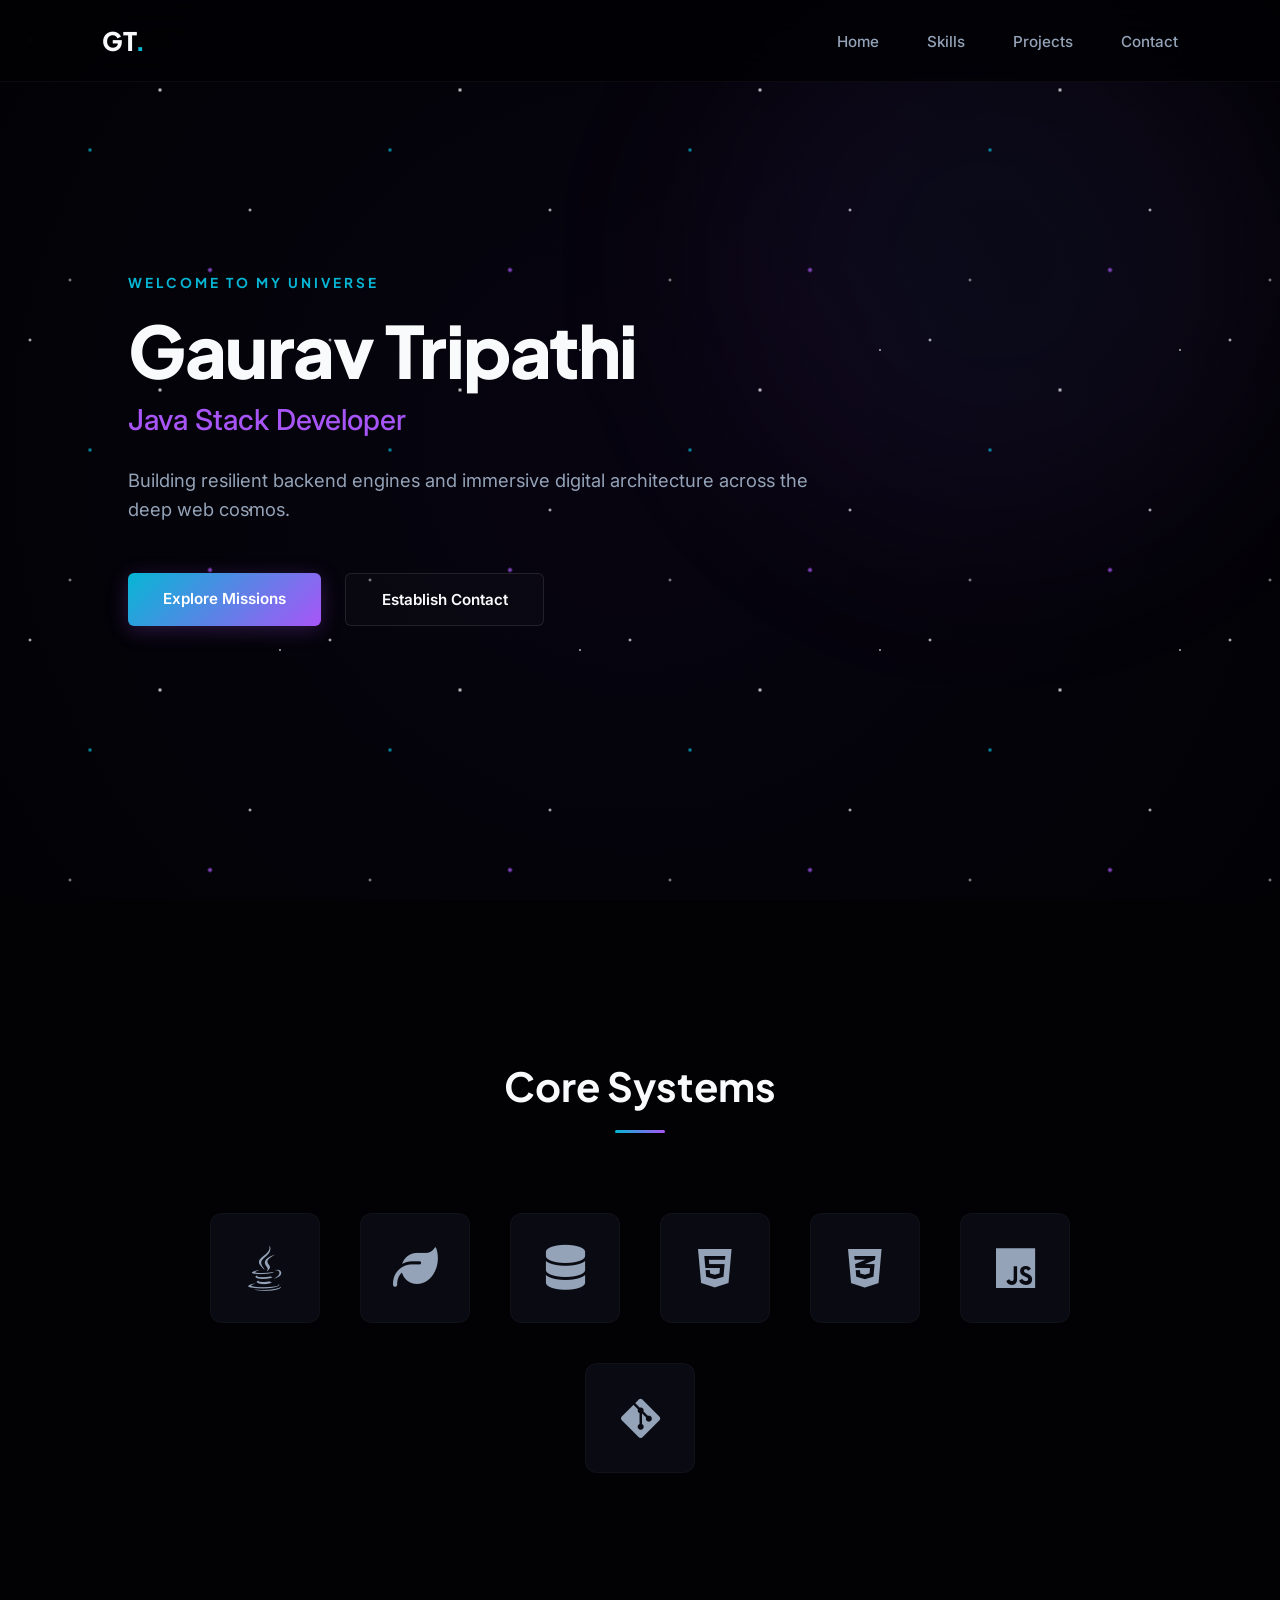
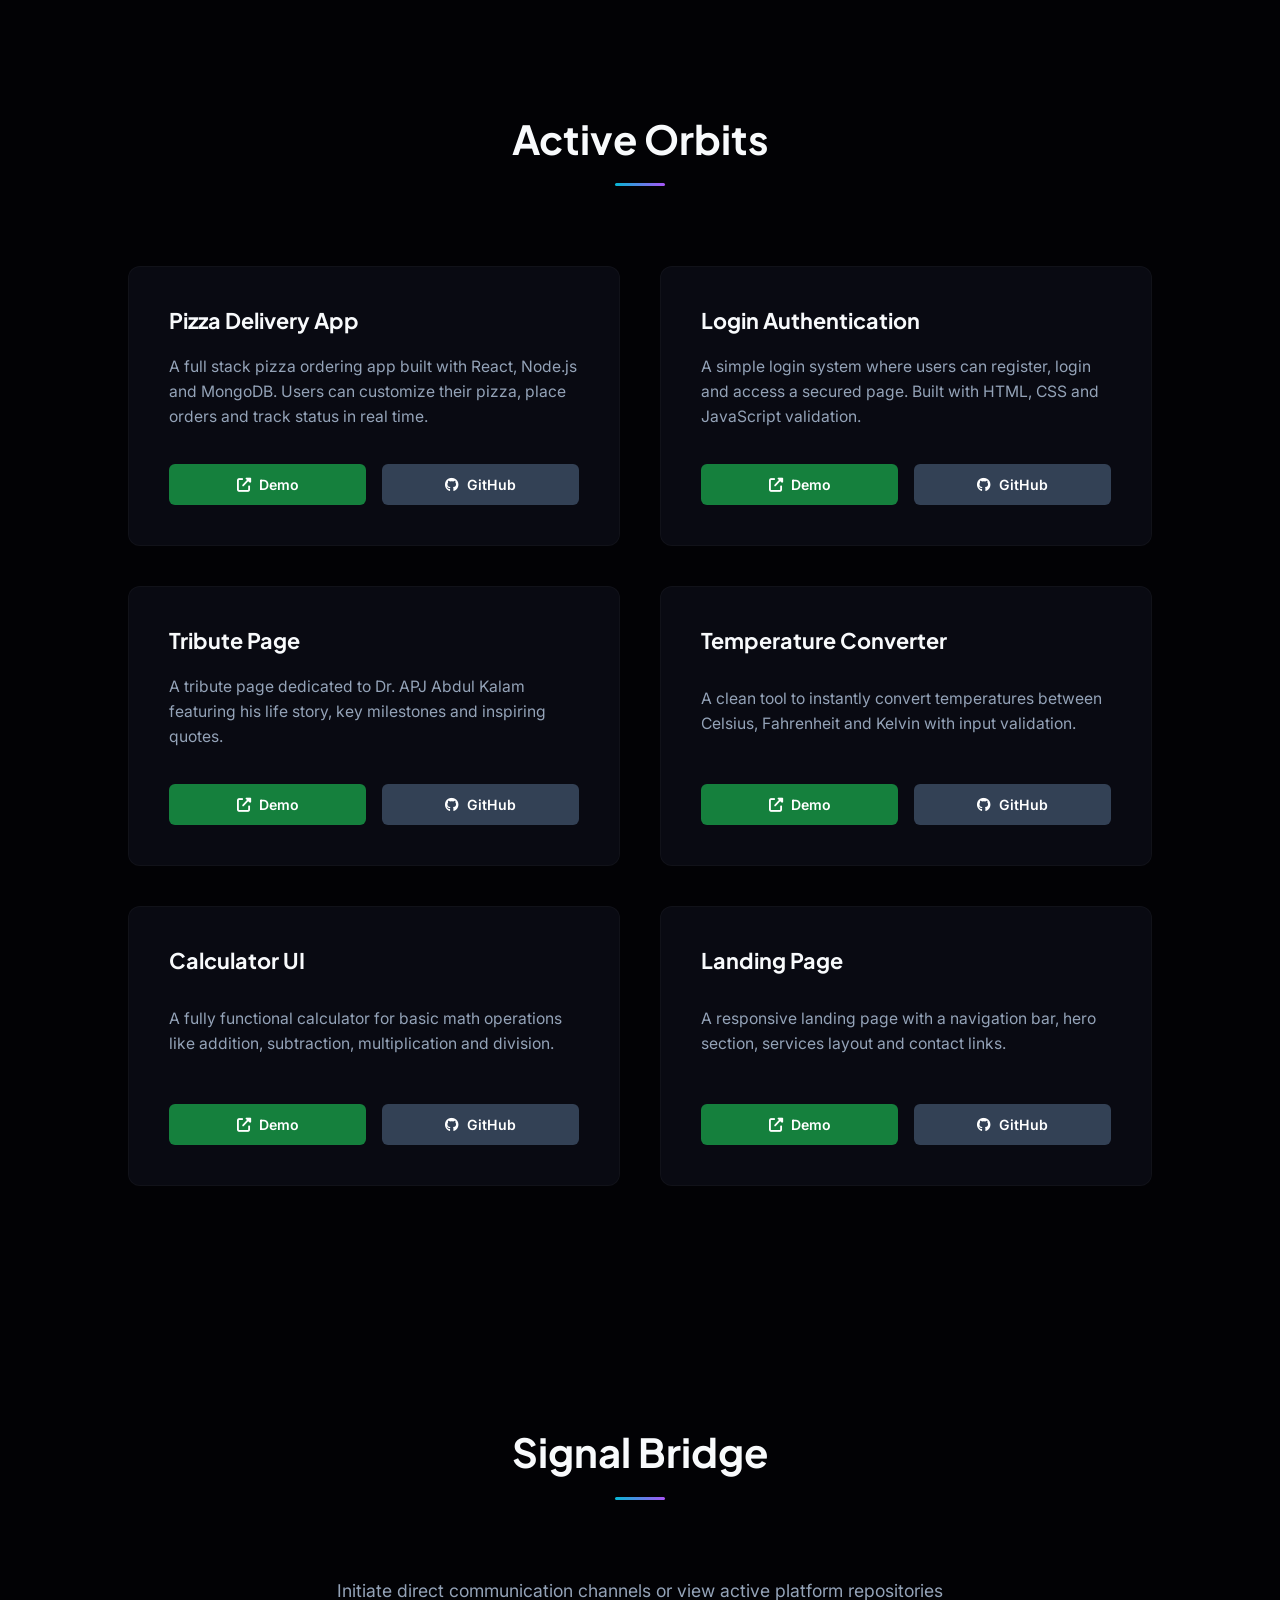
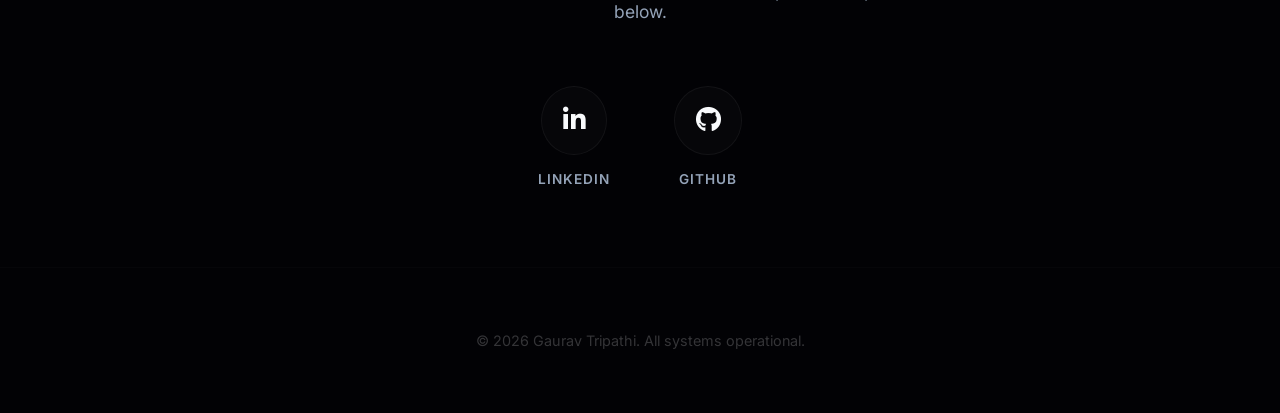
==== Level1_Task2_Portfolio/index.html @ 1d2e1a59 "link fix" ====
<!DOCTYPE html>
<html lang="en">
<head>
    <meta charset="UTF-8">
    <meta name="viewport" content="width=device-width, initial-scale=1.0">
    <title>Gaurav Tripathi | Space Portfolio</title>
    <link rel="stylesheet" href="style.css?v=3">
    <link rel="stylesheet" href="https://cdnjs.cloudflare.com/ajax/libs/font-awesome/6.4.0/css/all.min.css">
</head>
<body>

    <div class="space-bg">
        <div class="stars-layer layer-1"></div>
        <div class="stars-layer layer-2"></div>
        <div class="stars-layer layer-3"></div>
        <div class="nebula-glow"></div>
    </div>

    <nav class="navbar">
        <div class="nav-logo">GT<span>.</span></div>
        <ul class="nav-links">
            <li><a href="#home">Home</a></li>
            <li><a href="#skills">Skills</a></li>
            <li><a href="#projects">Projects</a></li>
            <li><a href="#contact">Contact</a></li>
        </ul>
    </nav>

    <header id="home" class="hero-section">
        <div class="hero-content">
            <p class="hero-subtitle">WELCOME TO MY UNIVERSE</p>
            <h1 class="hero-title">Gaurav Tripathi</h1>
            <h2 class="hero-tagline">Java Stack Developer</h2>
            <p class="hero-desc">Building resilient backend engines and immersive digital architecture across the deep web cosmos.</p>
            <div class="hero-cta">
                <a href="#projects" class="btn btn-primary">Explore Missions</a>
                <a href="#contact" class="btn btn-secondary">Establish Contact</a>
            </div>
        </div>
    </header>

    <section id="skills" class="skills-section">
        <div class="section-header">
            <h2 class="section-title">Core Systems</h2>
            <div class="cosmic-line"></div>
        </div>
        <div class="skills-grid">
            <div class="skill-card" title="Java"><i class="fab fa-java"></i></div>
            <div class="skill-card" title="Spring Boot"><i class="fas fa-leaf"></i></div>
            <div class="skill-card" title="Database Systems"><i class="fas fa-database"></i></div>
            <div class="skill-card" title="HTML5"><i class="fab fa-html5"></i></div>
            <div class="skill-card" title="CSS3"><i class="fab fa-css3-alt"></i></div>
            <div class="skill-card" title="JavaScript"><i class="fab fa-js"></i></div>
            <div class="skill-card" title="Git Versioning"><i class="fab fa-git-alt"></i></div>
        </div>
    </section>

    <section id="projects" class="projects-section">
        <div class="section-header">
            <h2 class="section-title">Active Orbits</h2>
            <div class="cosmic-line"></div>
        </div>
        <div class="projects-container">
            <div class="project-card">
                <h3>Pizza Delivery App</h3>
                <p>A full stack pizza ordering app built with React, Node.js and MongoDB. 
Users can customize their pizza, place orders and track status in real time.</p>
                <div class="project-actions">
                    <a href="#" class="action-btn btn-demo"><i class="fas fa-external-link-alt"></i> Demo</a>
                    <a href="https://github.com/gaurav-o" target="_blank" class="action-btn btn-git"><i class="fab fa-github"></i> GitHub</a>
                </div>
            </div>
            <div class="project-card">
                <h3>Login Authentication</h3>
                <p>A simple login system where users can register, login and access a 
secured page. Built with HTML, CSS and JavaScript validation.</p>
                <div class="project-actions">
                    <a href="#" class="action-btn btn-demo"><i class="fas fa-external-link-alt"></i> Demo</a>
                    <a href="https://github.com/gaurav-o" target="_blank" class="action-btn btn-git"><i class="fab fa-github"></i> GitHub</a>
                </div>
            </div>
            <div class="project-card">
                <h3>Tribute Page</h3>
                <p>A tribute page dedicated to Dr. APJ Abdul Kalam featuring his life 
story, key milestones and inspiring quotes.</p>
                <div class="project-actions">
                    <a href="#" class="action-btn btn-demo"><i class="fas fa-external-link-alt"></i> Demo</a>
                    <a href="https://github.com/gaurav-o" target="_blank" class="action-btn btn-git"><i class="fab fa-github"></i> GitHub</a>
                </div>
            </div>
            <div class="project-card">
                <h3>Temperature Converter</h3>
                <p>A clean tool to instantly convert temperatures between Celsius, 
Fahrenheit and Kelvin with input validation.</p>
                <div class="project-actions">
                    <a href="#" class="action-btn btn-demo"><i class="fas fa-external-link-alt"></i> Demo</a>
                    <a href="https://github.com/gaurav-o" target="_blank" class="action-btn btn-git"><i class="fab fa-github"></i> GitHub</a>
                </div>
            </div>
            <div class="project-card">
                <h3>Calculator UI</h3>
                <p>A fully functional calculator for basic math operations like addition, 
subtraction, multiplication and division.</p>
                <div class="project-actions">
                    <a href="#" class="action-btn btn-demo"><i class="fas fa-external-link-alt"></i> Demo</a>
                    <a href="https://github.com/gaurav-o" target="_blank" class="action-btn btn-git"><i class="fab fa-github"></i> GitHub</a>
                </div>
            </div>
            <div class="project-card">
                <h3>Landing Page</h3>
                <p>A responsive landing page with a navigation bar, hero section, 
services layout and contact links.</p>
                <div class="project-actions">
                    <a href="https://gaurav-o.github.io/OIBSIP/Level1_Task1_LandingPage/" class="action-btn btn-demo"><i class="fas fa-external-link-alt"></i> Demo</a>
                    <a href="https://gaurav-o.github.io" target="_blank" class="action-btn btn-git"><i class="fab fa-github"></i> GitHub</a>
                </div>
            </div>
        </div>
    </section>

    <section id="contact" class="contact-section">
        <div class="section-header">
            <h2 class="section-title">Signal Bridge</h2>
            <div class="cosmic-line"></div>
        </div>
        <div class="contact-box">
            <p>Initiate direct communication channels or view active platform repositories below.</p>
            <div class="contact-links">
                <a href="https://www.linkedin.com/in/gaurav-tripathi-48337427a/" target="_blank" class="contact-item">
                    <i class="fab fa-linkedin-in"></i>
                    <span>LinkedIn</span>
                </a>
                <a href="https://github.com/gaurav-o" target="_blank" class="contact-item">
                    <i class="fab fa-github"></i>
                    <span>GitHub</span>
                </a>
            </div>
        </div>
    </section>

    <footer class="footer">
        <p>&copy; 2026 Gaurav Tripathi. All systems operational.</p>
    </footer>

</body>
</html>
---- Level1_Task2_Portfolio/style.css ----
/* High-End Premium Typography */
@import url('https://fonts.googleapis.com/css2?family=Inter:wght@300;400;500;600&family=Plus+Jakarta+Sans:wght@500;700;800&display=swap');

:root {
    --bg-dark: #020205;
    --card-bg: #090a12;
    --text-primary: #f8fafc;
    --text-secondary: #94a3b8;
    --cosmic-cyan: #06b6d4;
    --cosmic-purple: #a855f7;
    --btn-demo-color: #15803d;
    --btn-demo-hover: #16a34a;
    --btn-git-color: #334155;
    --btn-git-hover: #475569;
    --transition: all 0.3s cubic-bezier(0.4, 0, 0.2, 1);
}

* {
    margin: 0;
    padding: 0;
    box-sizing: border-box;
    scroll-behavior: smooth;
}

body {
    background-color: var(--bg-dark);
    color: var(--text-primary);
    font-family: 'Inter', sans-serif;
    overflow-x: hidden;
    position: relative;
}

/* --- High-Intensity Twinkling Space Background Engine --- */
.space-bg {
    position: fixed;
    top: 0; left: 0; width: 100%; height: 100%;
    z-index: -2;
    background: radial-gradient(circle at 50% 50%, #070410 0%, var(--bg-dark) 100%);
    overflow: hidden;
}

.stars-layer {
    position: absolute;
    top: 0; left: 0; right: 0; bottom: 0;
    width: 100%; height: 100%;
    background-size: 300px 300px;
    background-repeat: repeat;
}

/* Layer 1: Sharp white close stars - Rapid Twinkle */
.layer-1 {
    background-image: radial-gradient(2px 2px at 30px 40px, #ffffff, transparent),
                      radial-gradient(2.5px 2.5px at 160px 90px, #ffffff, transparent),
                      radial-gradient(2px 2px at 250px 210px, #ffffff, transparent);
    animation: intenseTwinkle 2.5s infinite ease-in-out;
}

/* Layer 2: Cosmic Cyan/Purple Medium Stars - Medium Speed */
.layer-2 {
    background-image: radial-gradient(2.5px 2.5px at 90px 150px, var(--cosmic-cyan), transparent),
                      radial-gradient(3px 3px at 210px 270px, var(--cosmic-purple), transparent);
    animation: intenseTwinkle 3.8s infinite ease-in-out;
    animation-delay: 0.8s;
}

/* Layer 3: Distant deep stars - Slower shimmering */
.layer-3 {
    background-image: radial-gradient(1.5px 1.5px at 280px 50px, #ffffff, transparent),
                      radial-gradient(2px 2px at 70px 280px, rgba(255, 255, 255, 0.7), transparent);
    animation: intenseTwinkle 5s infinite ease-in-out;
    animation-delay: 1.6s;
}

.nebula-glow {
    position: absolute;
    width: 700px; height: 700px;
    background: radial-gradient(circle, rgba(6, 182, 212, 0.06) 0%, rgba(168, 85, 247, 0.07) 40%, transparent 70%);
    top: -10%; right: -5%;
    filter: blur(80px);
    pointer-events: none;
}

@keyframes intenseTwinkle {
    0%, 100% { opacity: 0.1; transform: scale(0.9); }
    50% { opacity: 1; transform: scale(1.2); filter: drop-shadow(0 0 4px #fff); }
}

/* --- Clean Modern Navbar --- */
.navbar {
    position: fixed;
    top: 0; width: 100%;
    display: flex;
    justify-content: space-between;
    align-items: center;
    padding: 1.5rem 8%;
    background: rgba(2, 2, 5, 0.85);
    backdrop-filter: blur(25px);
    border-bottom: 1px solid rgba(255, 255, 255, 0.04);
    z-index: 100;
}

.nav-logo {
    font-family: 'Plus Jakarta Sans', sans-serif;
    font-size: 1.6rem;
    font-weight: 800;
    letter-spacing: -0.5px;
}

.nav-logo span {
    color: var(--cosmic-cyan);
}

.nav-links {
    display: flex;
    list-style: none;
    gap: 3rem;
}

.nav-links a {
    color: var(--text-secondary);
    text-decoration: none;
    font-weight: 500;
    font-size: 0.95rem;
    transition: var(--transition);
}

.nav-links a:hover {
    color: var(--text-primary);
}

/* --- High-End Hero Section --- */
.hero-section {
    min-height: 100vh;
    display: flex;
    align-items: center;
    padding: 0 10%;
}

.hero-content {
    max-width: 700px;
    animation: slideUp 1s cubic-bezier(0.16, 1, 0.3, 1);
}

.hero-subtitle {
    font-family: 'Plus Jakarta Sans', sans-serif;
    font-size: 0.85rem;
    font-weight: 700;
    letter-spacing: 3px;
    color: var(--cosmic-cyan);
    margin-bottom: 1.2rem;
}

.hero-title {
    font-family: 'Plus Jakarta Sans', sans-serif;
    font-size: 4.5rem;
    font-weight: 800;
    line-height: 1.1;
    margin-bottom: 0.8rem;
    letter-spacing: -1.5px;
}

.hero-tagline {
    font-size: 1.8rem;
    font-weight: 500;
    color: var(--cosmic-purple);
    margin-bottom: 1.8rem;
}

.hero-desc {
    color: var(--text-secondary);
    font-size: 1.15rem;
    line-height: 1.6;
    margin-bottom: 3rem;
}

.hero-cta {
    display: flex;
    gap: 1.5rem;
}

.btn {
    padding: 1rem 2.2rem;
    border-radius: 6px;
    text-decoration: none;
    font-weight: 600;
    font-size: 0.95rem;
    transition: var(--transition);
}

.btn-primary {
    background: linear-gradient(135deg, var(--cosmic-cyan), var(--cosmic-purple));
    color: #fff;
    box-shadow: 0 4px 20px rgba(168, 85, 247, 0.25);
}

.btn-primary:hover {
    transform: translateY(-2px);
    box-shadow: 0 6px 25px rgba(6, 182, 212, 0.4);
}

.btn-secondary {
    border: 1px solid rgba(255, 255, 255, 0.1);
    color: var(--text-primary);
    background: rgba(255, 255, 255, 0.02);
}

.btn-secondary:hover {
    background: rgba(255, 255, 255, 0.08);
    border-color: rgba(255, 255, 255, 0.2);
}

/* --- Section Formatting Headers --- */
.skills-section, .projects-section, .contact-section {
    padding: 10rem 10% 5rem;
}

.section-header {
    text-align: center;
    margin-bottom: 5rem;
}

.section-title {
    font-family: 'Plus Jakarta Sans', sans-serif;
    font-size: 2.5rem;
    font-weight: 700;
    margin-bottom: 1.2rem;
}

.cosmic-line {
    width: 50px;
    height: 3px;
    background: linear-gradient(90deg, var(--cosmic-cyan), var(--cosmic-purple));
    margin: 0 auto;
    border-radius: 2px;
}

/* --- System Skills Grids --- */
.skills-grid {
    display: flex;
    justify-content: center;
    flex-wrap: wrap;
    gap: 2.5rem;
    max-width: 900px;
    margin: 0 auto;
}

.skill-card {
    background: var(--card-bg);
    border: 1px solid rgba(255, 255, 255, 0.03);
    padding: 2.2rem;
    border-radius: 12px;
    font-size: 2.8rem;
    width: 110px;
    height: 110px;
    display: flex;
    align-items: center;
    justify-content: center;
    color: var(--text-secondary);
    transition: var(--transition);
}

.skill-card:hover {
    color: var(--text-primary);
    transform: translateY(-6px);
    border-color: rgba(168, 85, 247, 0.3);
    box-shadow: 0 12px 30px rgba(168, 85, 247, 0.1);
}

.skill-card:hover .fa-java { color: #f89820; }
.skill-card:hover .fa-leaf { color: #6db33f; }
.skill-card:hover .fa-database { color: #00758f; }
.skill-card:hover .fa-html5 { color: #e34c26; }
.skill-card:hover .fa-css3-alt { color: #264de4; }
.skill-card:hover .fa-js { color: #f7df1e; }
.skill-card:hover .fa-git-alt { color: #f05032; }

/* --- Solid Colors Project Blocks --- */
.projects-container {
    display: grid;
    grid-template-columns: repeat(auto-fill, minmax(320px, 1fr));
    gap: 2.5rem;
}

.project-card {
    background: var(--card-bg);
    border: 1px solid rgba(255, 255, 255, 0.03);
    padding: 2.5rem;
    border-radius: 12px;
    display: flex;
    flex-direction: column;
    justify-content: space-between;
    min-height: 280px;
    transition: var(--transition);
}

.project-card:hover {
    transform: translateY(-4px);
    border-color: rgba(6, 182, 212, 0.2);
    box-shadow: 0 15px 35px rgba(0, 0, 0, 0.4);
}

.project-card h3 {
    font-family: 'Plus Jakarta Sans', sans-serif;
    font-size: 1.35rem;
    font-weight: 700;
    margin-bottom: 1rem;
}

.project-card p {
    color: var(--text-secondary);
    font-size: 0.98rem;
    line-height: 1.6;
    margin-bottom: 2rem;
}

/* Action Button Arrays */
.project-actions {
    display: grid;
    grid-template-columns: 1fr 1fr;
    gap: 1rem;
}

.action-btn {
    padding: 0.75rem;
    border-radius: 6px;
    text-align: center;
    text-decoration: none;
    font-size: 0.88rem;
    font-weight: 600;
    display: flex;
    align-items: center;
    justify-content: center;
    gap: 0.5rem;
    color: #fff;
    transition: var(--transition);
}

.btn-demo {
    background-color: var(--btn-demo-color);
}

.btn-demo:hover {
    background-color: var(--btn-demo-hover);
}

.btn-git {
    background-color: var(--btn-git-color);
}

.btn-git:hover {
    background-color: var(--btn-git-hover);
}

/* --- Communications Signal Hub --- */
.contact-box {
    max-width: 650px;
    margin: 0 auto;
    text-align: center;
}

.contact-box p {
    color: var(--text-secondary);
    margin-bottom: 4rem;
    font-size: 1.1rem;
}

.contact-links {
    display: flex;
    justify-content: center;
    gap: 4rem;
}

.contact-item {
    text-decoration: none;
    color: var(--text-secondary);
    display: flex;
    flex-direction: column;
    align-items: center;
    gap: 1rem;
    transition: var(--transition);
}

.contact-item i {
    font-size: 1.6rem;
    background: rgba(255, 255, 255, 0.02);
    padding: 1.3rem;
    border-radius: 50%;
    border: 1px solid rgba(255, 255, 255, 0.05);
    color: var(--text-primary);
    transition: var(--transition);
}

.contact-item span {
    font-size: 0.85rem;
    font-weight: 600;
    letter-spacing: 1px;
    text-transform: uppercase;
}

.contact-item:hover i {
    background: linear-gradient(135deg, var(--cosmic-cyan), var(--cosmic-purple));
    border-color: transparent;
    transform: scale(1.1);
    box-shadow: 0 0 25px rgba(168, 85, 247, 0.4);
}

.contact-item:hover span {
    color: var(--text-primary);
}

/* --- Clean Footer Footer --- */
.footer {
    text-align: center;
    padding: 4rem;
    border-top: 1px solid rgba(255, 255, 255, 0.02);
    color: rgba(255, 255, 255, 0.2);
    font-size: 0.9rem;
}

/* --- Layout Animations --- */
@keyframes slideUp {
    from { opacity: 0; transform: translateY(30px); }
    to { opacity: 1; transform: translateY(0); }
}

/* Responsive Structural Viewports */
@media (max-width: 768px) {
    .nav-links { display: none; }
    .hero-title { font-size: 3rem; }
    .hero-section { padding: 0 6%; }
    .skills-section, .projects-section, .contact-section { padding: 6rem 6% 3rem; }
    .contact-links { flex-direction: column; gap: 2.5rem; }
}
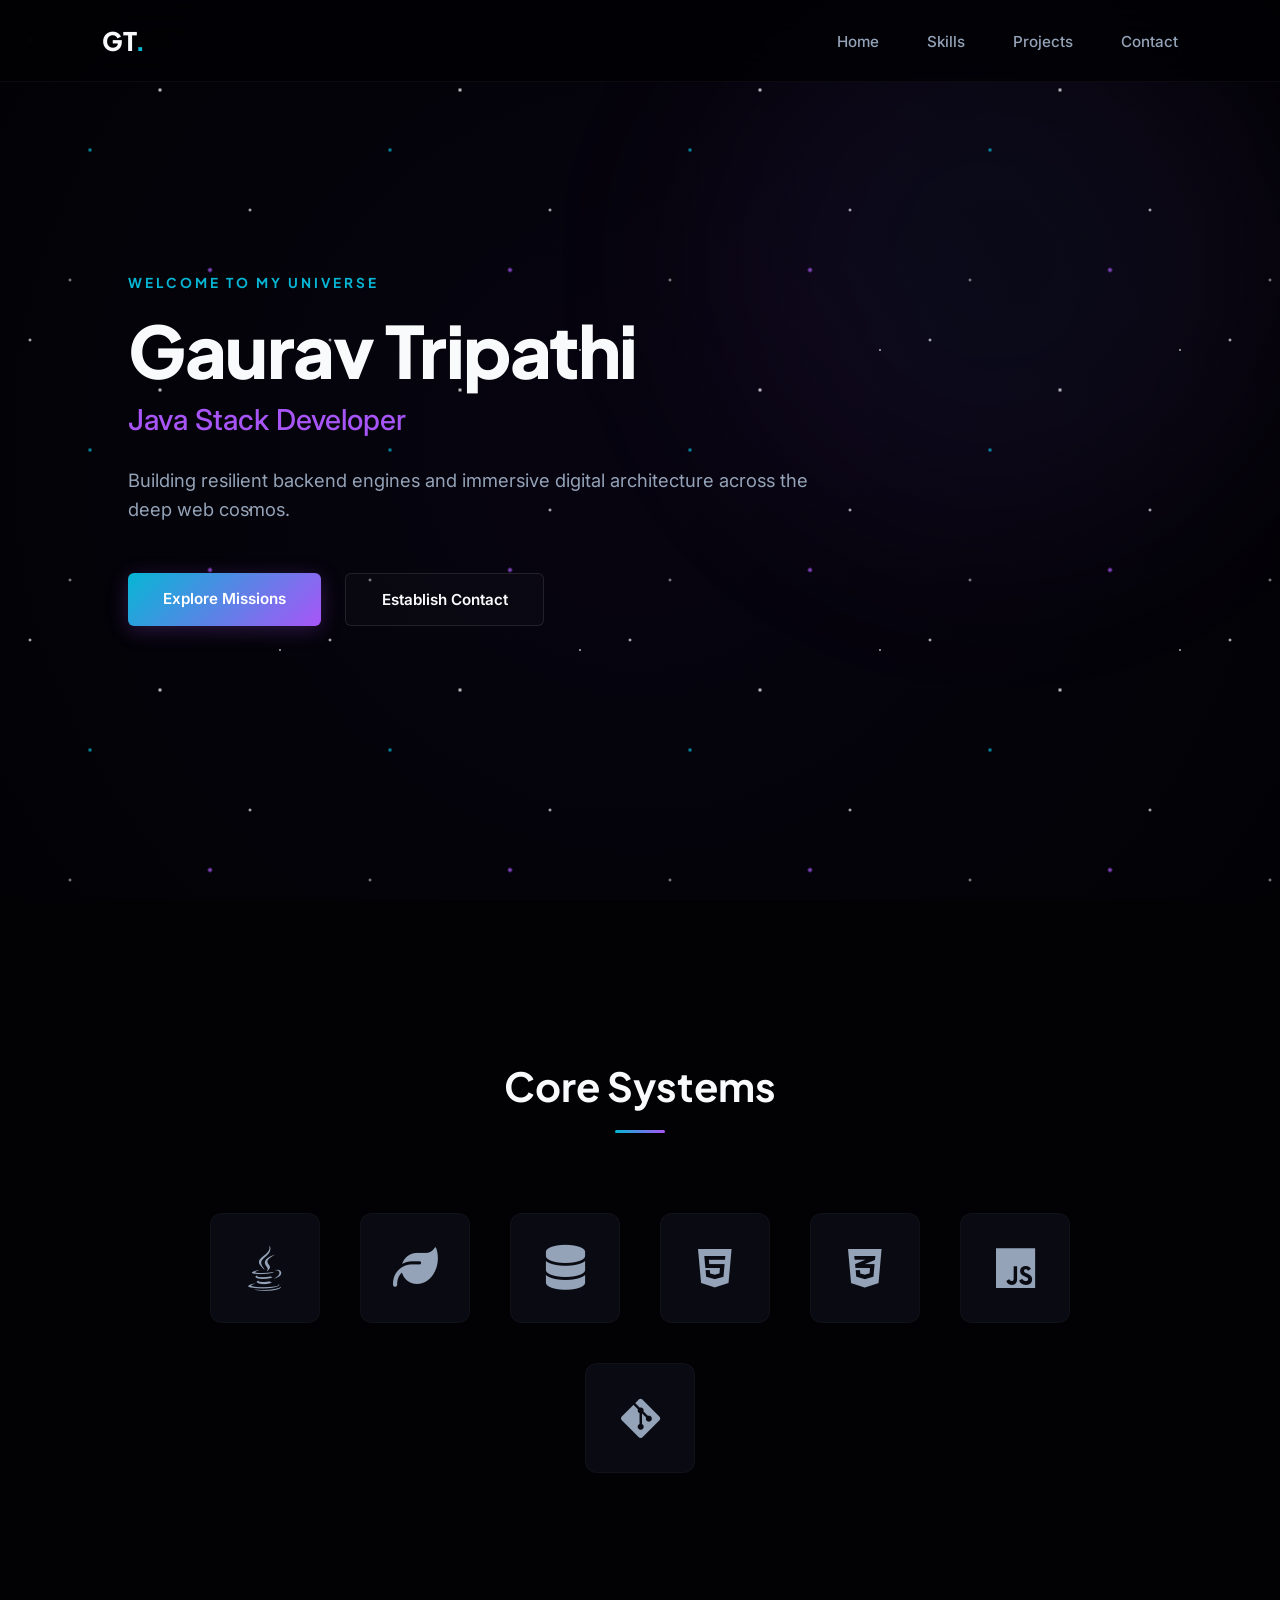
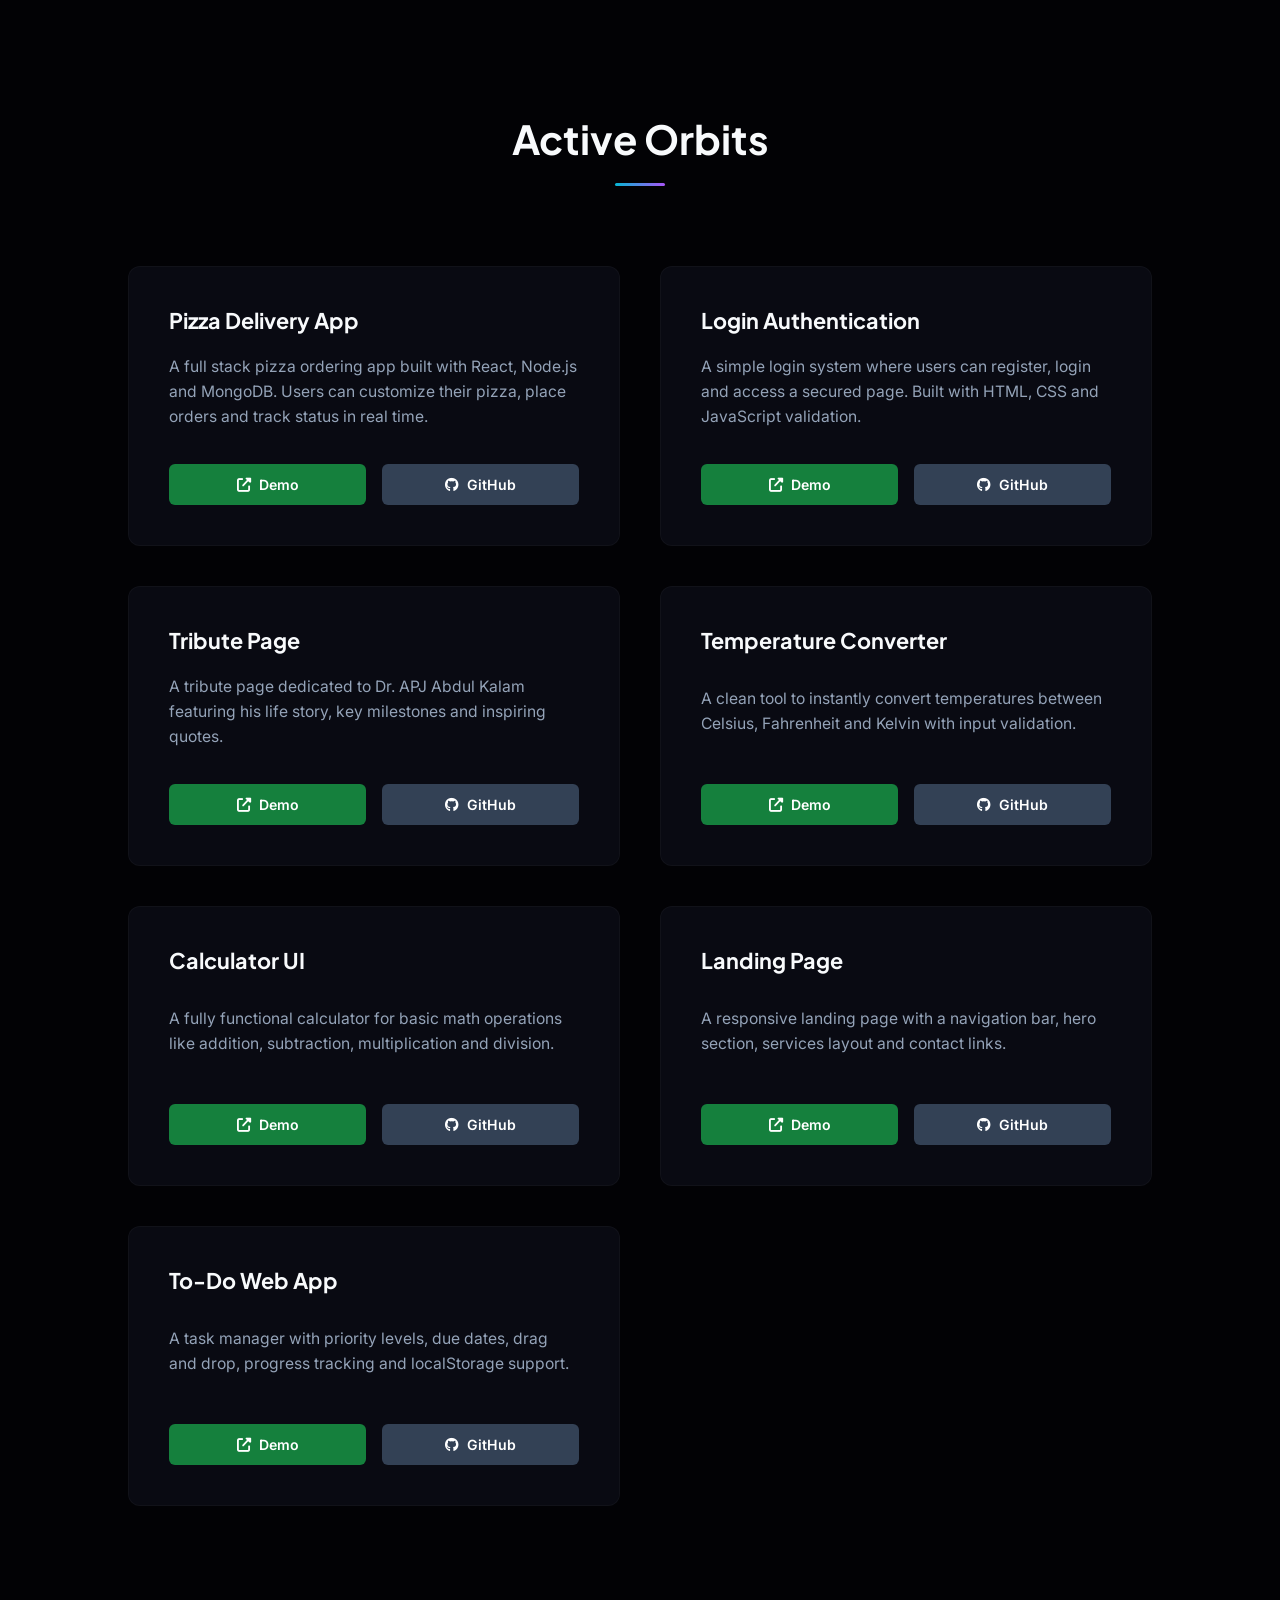
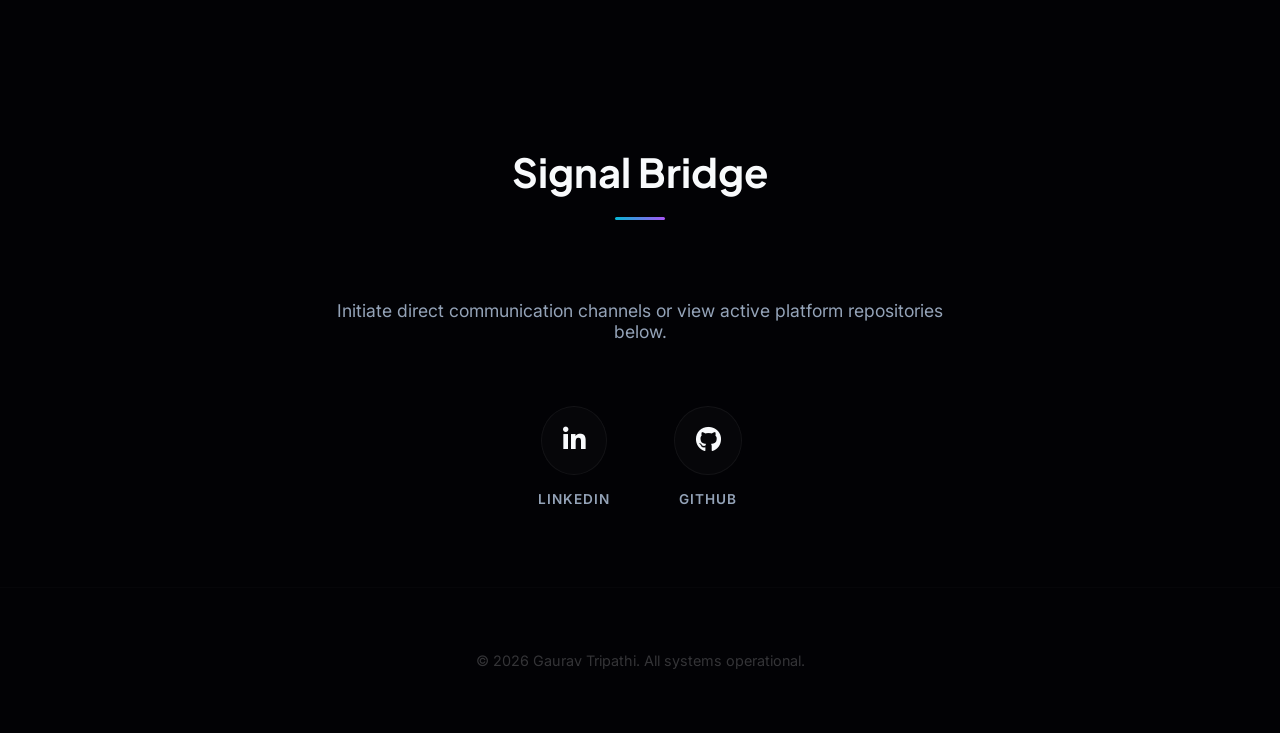
==== commit e95686b8: "Added To-Do App card" ====
--- a/Level1_Task2_Portfolio/index.html
+++ b/Level1_Task2_Portfolio/index.html
@@ -66,8 +66,8 @@
                 <p>A full stack pizza ordering app built with React, Node.js and MongoDB. 
 Users can customize their pizza, place orders and track status in real time.</p>
                 <div class="project-actions">
-                    <a href="#" class="action-btn btn-demo"><i class="fas fa-external-link-alt"></i> Demo</a>
-                    <a href="https://github.com/gaurav-o" target="_blank" class="action-btn btn-git"><i class="fab fa-github"></i> GitHub</a>
+                    <a href="" class="action-btn btn-demo"><i class="fas fa-external-link-alt"></i> Demo</a>
+                    <a href="https://github.com/gaurav-o/OIBSIP/tree/main/Level3_Task1_PizzaApp" target="_blank" class="action-btn btn-git"><i class="fab fa-github"></i> GitHub</a>
                 </div>
             </div>
             <div class="project-card">
@@ -75,8 +75,8 @@
                 <p>A simple login system where users can register, login and access a 
 secured page. Built with HTML, CSS and JavaScript validation.</p>
                 <div class="project-actions">
-                    <a href="#" class="action-btn btn-demo"><i class="fas fa-external-link-alt"></i> Demo</a>
-                    <a href="https://github.com/gaurav-o" target="_blank" class="action-btn btn-git"><i class="fab fa-github"></i> GitHub</a>
+                    <a href="https://gaurav-o.github.io/OIBSIP/Level2_Task4_LoginAuth/" class="action-btn btn-demo"><i class="fas fa-external-link-alt"></i> Demo</a>
+                    <a href="https://github.com/gaurav-o/OIBSIP/tree/main/Level2_Task4_LoginAuth" target="_blank" class="action-btn btn-git"><i class="fab fa-github"></i> GitHub</a>
                 </div>
             </div>
             <div class="project-card">
@@ -84,8 +84,8 @@
                 <p>A tribute page dedicated to Dr. APJ Abdul Kalam featuring his life 
 story, key milestones and inspiring quotes.</p>
                 <div class="project-actions">
-                    <a href="#" class="action-btn btn-demo"><i class="fas fa-external-link-alt"></i> Demo</a>
-                    <a href="https://github.com/gaurav-o" target="_blank" class="action-btn btn-git"><i class="fab fa-github"></i> GitHub</a>
+                    <a href="https://gaurav-o.github.io/OIBSIP/Level2_Task2_TributePage/" class="action-btn btn-demo"><i class="fas fa-external-link-alt"></i> Demo</a>
+                    <a href="https://github.com/gaurav-o/OIBSIP/tree/main/Level2_Task2_TributePage" target="_blank" class="action-btn btn-git"><i class="fab fa-github"></i> GitHub</a>
                 </div>
             </div>
             <div class="project-card">
@@ -93,8 +93,9 @@
                 <p>A clean tool to instantly convert temperatures between Celsius, 
 Fahrenheit and Kelvin with input validation.</p>
                 <div class="project-actions">
-                    <a href="#" class="action-btn btn-demo"><i class="fas fa-external-link-alt"></i> Demo</a>
-                    <a href="https://github.com/gaurav-o" target="_blank" class="action-btn btn-git"><i class="fab fa-github"></i> GitHub</a>
+                    <a href="https://gaurav-o.github.io/OIBSIP/Level1_Task3_TemperatureConverter/" class="action-btn btn-demo"><i class="fas fa-external-link-alt"></i> Demo</a>
+                    <a href="https://github.com/gaurav-o/OIBSIP/tree/main/Level1_Task3_TemperatureConverter
+" target="_blank" class="action-btn btn-git"><i class="fab fa-github"></i> GitHub</a>
                 </div>
             </div>
             <div class="project-card">
@@ -102,8 +103,8 @@
                 <p>A fully functional calculator for basic math operations like addition, 
 subtraction, multiplication and division.</p>
                 <div class="project-actions">
-                    <a href="#" class="action-btn btn-demo"><i class="fas fa-external-link-alt"></i> Demo</a>
-                    <a href="https://github.com/gaurav-o" target="_blank" class="action-btn btn-git"><i class="fab fa-github"></i> GitHub</a>
+                    <a href="https://gaurav-o.github.io/OIBSIP/Level2_Task1_Calculator/" class="action-btn btn-demo"><i class="fas fa-external-link-alt"></i> Demo</a>
+                    <a href="https://github.com/gaurav-o/OIBSIP/tree/main/Level2_Task1_Calculator" target="_blank" class="action-btn btn-git"><i class="fab fa-github"></i> GitHub</a>
                 </div>
             </div>
             <div class="project-card">
@@ -112,9 +113,22 @@
 services layout and contact links.</p>
                 <div class="project-actions">
                     <a href="https://gaurav-o.github.io/OIBSIP/Level1_Task1_LandingPage/" class="action-btn btn-demo"><i class="fas fa-external-link-alt"></i> Demo</a>
-                    <a href="https://gaurav-o.github.io" target="_blank" class="action-btn btn-git"><i class="fab fa-github"></i> GitHub</a>
+                    <a href="https://github.com/gaurav-o/OIBSIP/tree/main/Level1_Task1_LandingPage" target="_blank" class="action-btn btn-git"><i class="fab fa-github"></i> GitHub</a>
                 </div>
             </div>
+            <div class="project-card">
+    <h3>To-Do Web App</h3>
+    <p>A task manager with priority levels, due dates, 
+    drag and drop, progress tracking and localStorage support.</p>
+    <div class="project-actions">
+        <a href="https://gaurav-o.github.io/OIBSIP/Level2_Task3_ToDoApp/" 
+        target="_blank" class="action-btn btn-demo">
+        <i class="fas fa-external-link-alt"></i> Demo</a>
+        <a href="https://github.com/gaurav-o/OIBSIP/tree/main/Level2_Task3_ToDoApp" 
+        target="_blank" class="action-btn btn-git">
+        <i class="fab fa-github"></i> GitHub</a>
+    </div>
+</div>
         </div>
     </section>
 
@@ -128,7 +142,7 @@
             <div class="contact-links">
                 <a href="https://www.linkedin.com/in/gaurav-tripathi-48337427a/" target="_blank" class="contact-item">
                     <i class="fab fa-linkedin-in"></i>
-                    <span>LinkedIn</span>
+                    <span>LinkedIn  </span>
                 </a>
                 <a href="https://github.com/gaurav-o" target="_blank" class="contact-item">
                     <i class="fab fa-github"></i>
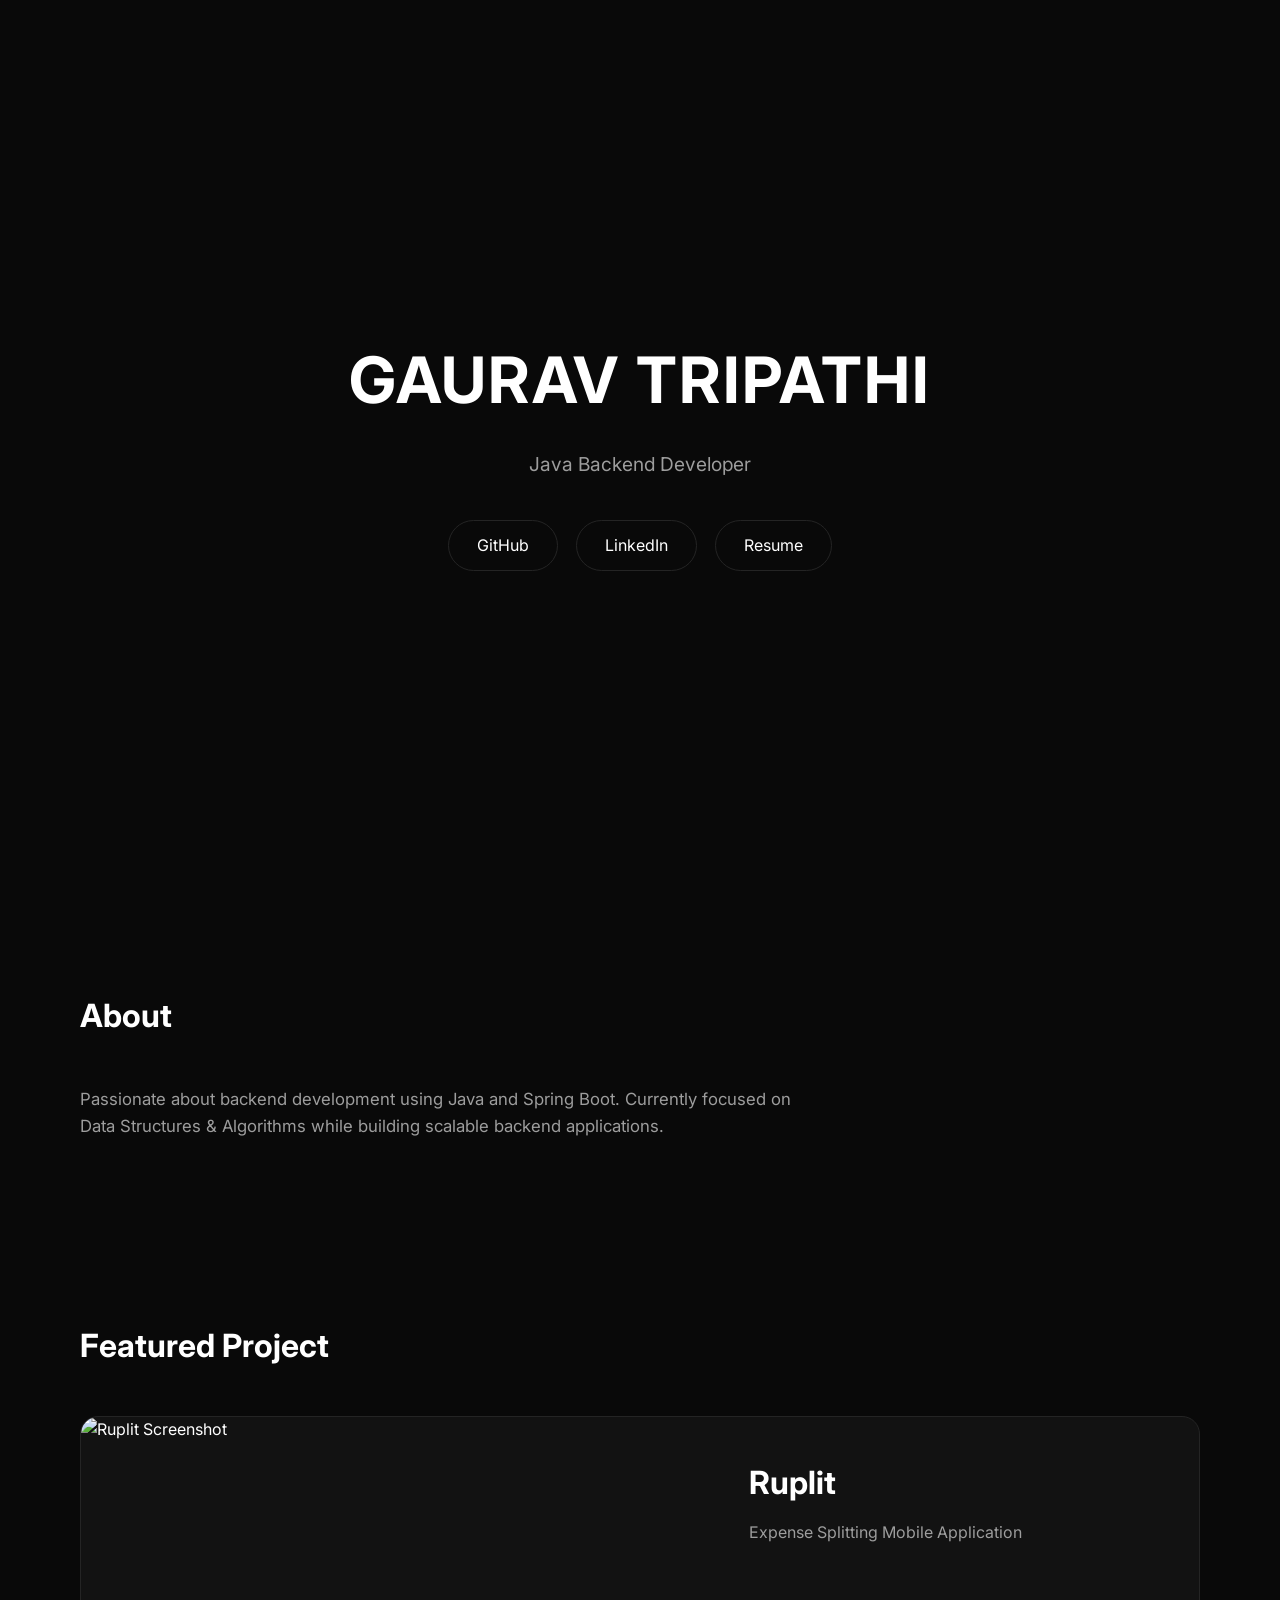
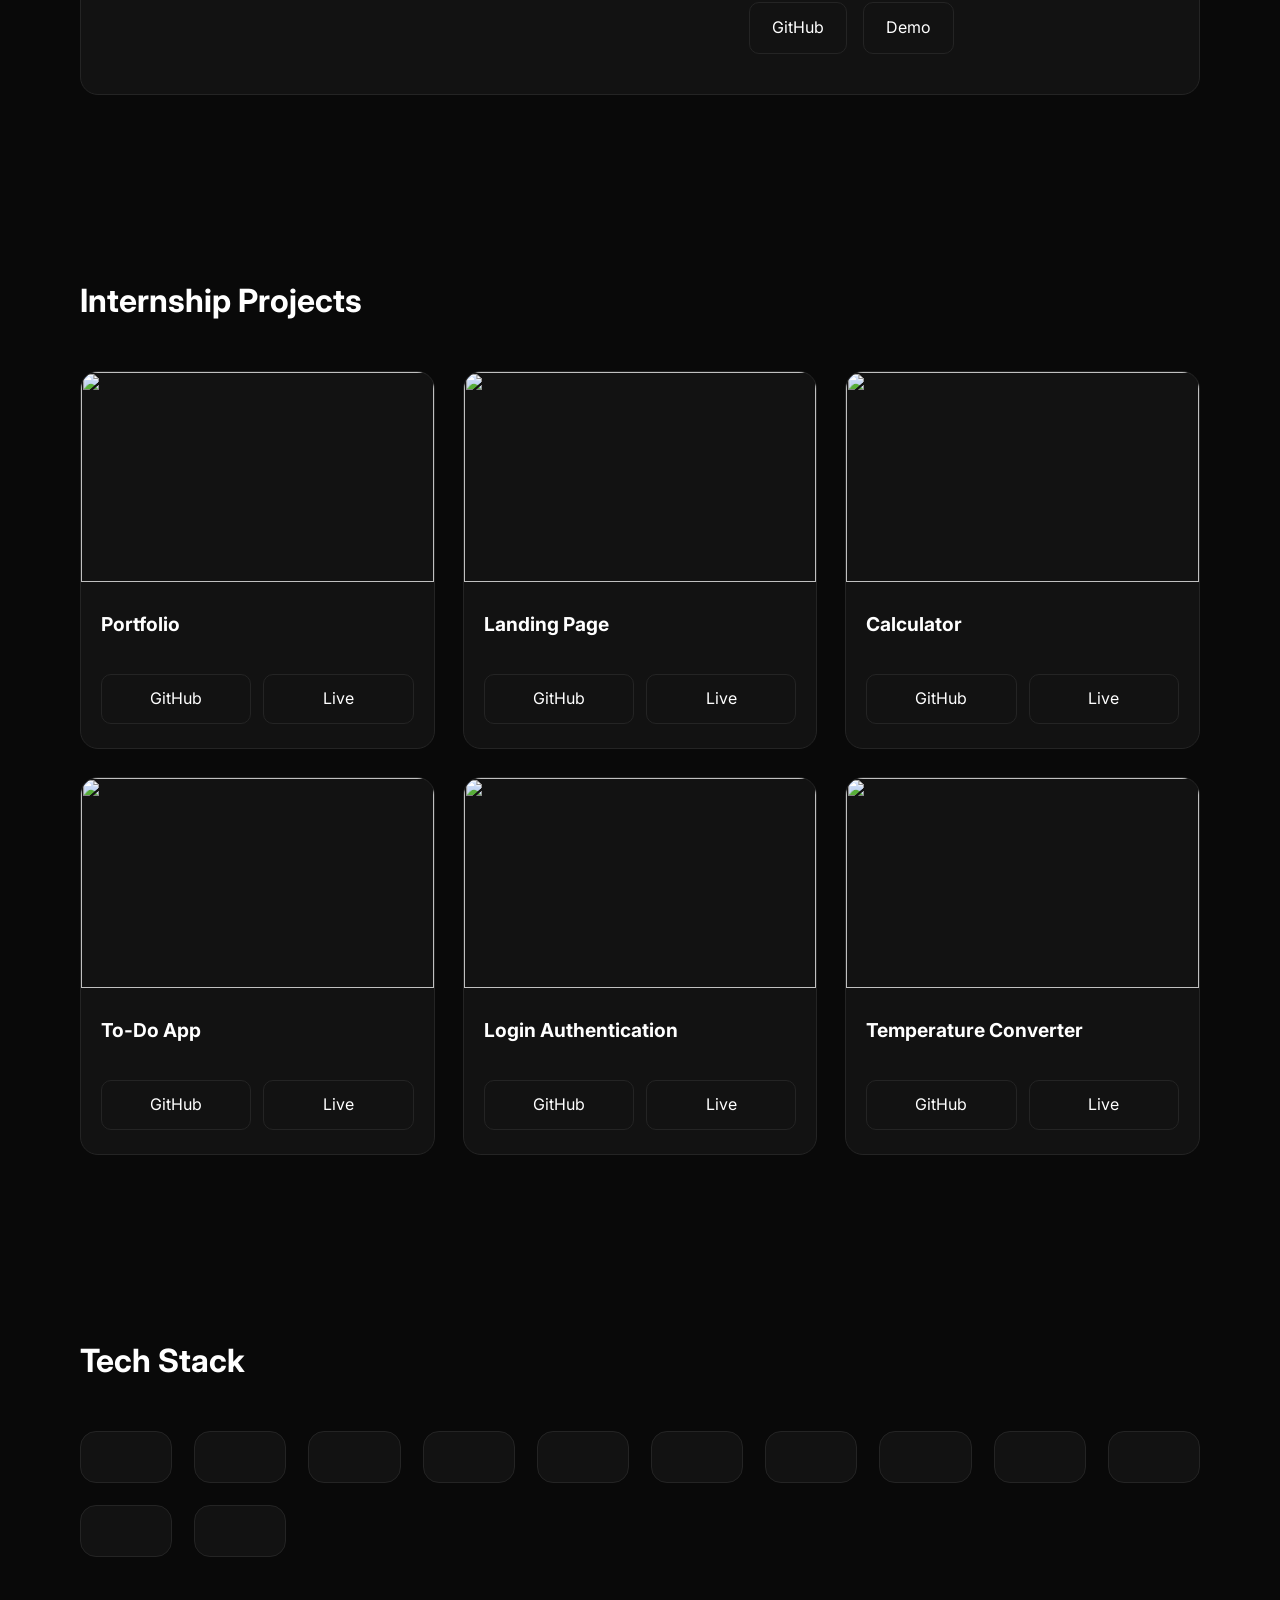
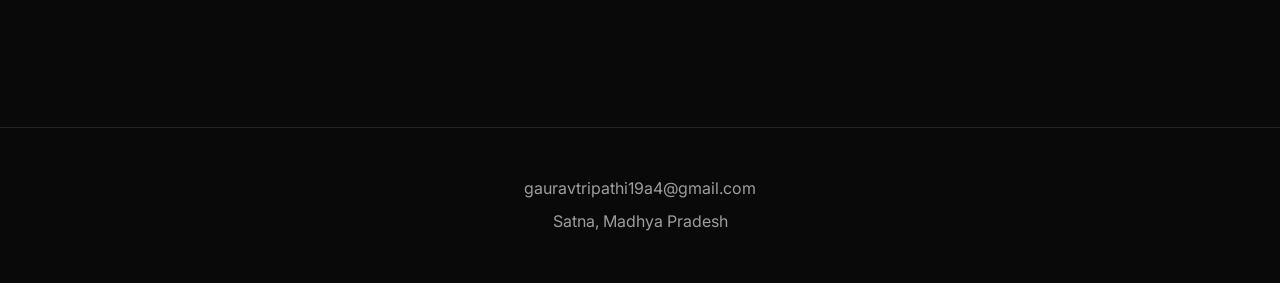
==== commit f0c676fa: "updated porfolio site" ====
--- a/Level1_Task2_Portfolio/index.html
+++ b/Level1_Task2_Portfolio/index.html
@@ -1,160 +1,371 @@
 <!DOCTYPE html>
 <html lang="en">
+
 <head>
-    <meta charset="UTF-8">
-    <meta name="viewport" content="width=device-width, initial-scale=1.0">
-    <title>Gaurav Tripathi | Space Portfolio</title>
-    <link rel="stylesheet" href="style.css?v=3">
-    <link rel="stylesheet" href="https://cdnjs.cloudflare.com/ajax/libs/font-awesome/6.4.0/css/all.min.css">
+    <meta charset="UTF-8" />
+    <meta name="viewport" content="width=device-width, initial-scale=1.0" />
+    <title>Gaurav Tripathi</title>
+
+    <!-- Google Font -->
+    <link rel="preconnect" href="https://fonts.googleapis.com">
+    <link rel="preconnect" href="https://fonts.gstatic.com" crossorigin>
+    <link href="https://fonts.googleapis.com/css2?family=Inter:wght@300;400;500;600;700&display=swap"
+        rel="stylesheet">
+
+    <!-- Devicon Icons -->
+    <link rel="stylesheet"
+        href="https://cdn.jsdelivr.net/gh/devicons/devicon@latest/devicon.min.css">
+
+    <link rel="stylesheet" href="style.css">
 </head>
+
 <body>
 
-    <div class="space-bg">
-        <div class="stars-layer layer-1"></div>
-        <div class="stars-layer layer-2"></div>
-        <div class="stars-layer layer-3"></div>
-        <div class="nebula-glow"></div>
-    </div>
-
-    <nav class="navbar">
-        <div class="nav-logo">GT<span>.</span></div>
-        <ul class="nav-links">
-            <li><a href="#home">Home</a></li>
-            <li><a href="#skills">Skills</a></li>
-            <li><a href="#projects">Projects</a></li>
-            <li><a href="#contact">Contact</a></li>
-        </ul>
-    </nav>
-
-    <header id="home" class="hero-section">
-        <div class="hero-content">
-            <p class="hero-subtitle">WELCOME TO MY UNIVERSE</p>
-            <h1 class="hero-title">Gaurav Tripathi</h1>
-            <h2 class="hero-tagline">Java Stack Developer</h2>
-            <p class="hero-desc">Building resilient backend engines and immersive digital architecture across the deep web cosmos.</p>
-            <div class="hero-cta">
-                <a href="#projects" class="btn btn-primary">Explore Missions</a>
-                <a href="#contact" class="btn btn-secondary">Establish Contact</a>
-            </div>
+    <!-- ================= HERO ================= -->
+
+    <header class="hero">
+
+        <h1>GAURAV TRIPATHI</h1>
+
+        <p class="subtitle">
+            Java Backend Developer
+        </p>
+
+        <div class="hero-links">
+
+            <a href="#" target="_blank">GitHub</a>
+
+            <a href="#" target="_blank">LinkedIn</a>
+
+            <a href="#" target="_blank">Resume</a>
+
         </div>
+
     </header>
 
-    <section id="skills" class="skills-section">
-        <div class="section-header">
-            <h2 class="section-title">Core Systems</h2>
-            <div class="cosmic-line"></div>
+
+
+
+
+    <!-- ================= ABOUT ================= -->
+
+    <section class="container">
+
+        <h2>About</h2>
+
+        <p class="about-text">
+            Passionate about backend development using Java and Spring Boot.
+            Currently focused on Data Structures & Algorithms while building
+            scalable backend applications.
+        </p>
+
+    </section>
+
+
+
+
+
+    <!-- ================= FEATURED PROJECT ================= -->
+
+    <section class="container">
+
+        <h2>Featured Project</h2>
+
+        <div class="featured-card">
+
+            <img src="assets/screenshots/ruplit.png"
+                alt="Ruplit Screenshot">
+
+            <div class="featured-content">
+
+                <h3>Ruplit</h3>
+
+                <p>
+                    Expense Splitting Mobile Application
+                </p>
+
+                <div class="tech-icons">
+
+                    <i class="devicon-java-plain"></i>
+
+                    <i class="devicon-spring-original"></i>
+
+                    <i class="devicon-postgresql-plain"></i>
+
+                    <i class="devicon-redis-plain"></i>
+
+                    <i class="devicon-react-original"></i>
+
+                </div>
+
+                <div class="project-links">
+
+                    <a href="#">GitHub</a>
+
+                    <a href="#">Demo</a>
+
+                </div>
+
+            </div>
+
         </div>
+
+    </section>
+
+
+
+
+
+
+
+    <!-- ================= INTERNSHIP PROJECTS ================= -->
+
+    <section class="container">
+
+        <h2>Internship Projects</h2>
+
+        <div class="projects-grid">
+
+            <!-- Portfolio -->
+
+            <div class="card">
+
+                <img src="assets/screenshots/portfolio.png" alt="">
+
+                <h3>Portfolio</h3>
+
+                <div class="icons">
+
+                    <i class="devicon-html5-plain"></i>
+
+                    <i class="devicon-css3-plain"></i>
+
+                    <i class="devicon-javascript-plain"></i>
+
+                </div>
+
+                <div class="buttons">
+
+                    <a href="#">GitHub</a>
+
+                    <a href="#">Live</a>
+
+                </div>
+
+            </div>
+
+
+
+            <!-- Landing -->
+
+            <div class="card">
+
+                <img src="assets/screenshots/landing-page.png" alt="">
+
+                <h3>Landing Page</h3>
+
+                <div class="icons">
+
+                    <i class="devicon-html5-plain"></i>
+
+                    <i class="devicon-css3-plain"></i>
+
+                    <i class="devicon-javascript-plain"></i>
+
+                </div>
+
+                <div class="buttons">
+
+                    <a href="#">GitHub</a>
+
+                    <a href="#">Live</a>
+
+                </div>
+
+            </div>
+
+
+
+            <!-- Calculator -->
+
+            <div class="card">
+
+                <img src="assets/screenshots/calculator.png" alt="">
+
+                <h3>Calculator</h3>
+
+                <div class="icons">
+
+                    <i class="devicon-html5-plain"></i>
+
+                    <i class="devicon-css3-plain"></i>
+
+                    <i class="devicon-javascript-plain"></i>
+
+                </div>
+
+                <div class="buttons">
+
+                    <a href="#">GitHub</a>
+
+                    <a href="#">Live</a>
+
+                </div>
+
+            </div>
+
+
+
+            <!-- Todo -->
+
+            <div class="card">
+
+                <img src="assets/screenshots/todo.png" alt="">
+
+                <h3>To-Do App</h3>
+
+                <div class="icons">
+
+                    <i class="devicon-html5-plain"></i>
+
+                    <i class="devicon-css3-plain"></i>
+
+                    <i class="devicon-javascript-plain"></i>
+
+                </div>
+
+                <div class="buttons">
+
+                    <a href="#">GitHub</a>
+
+                    <a href="#">Live</a>
+
+                </div>
+
+            </div>
+
+
+
+            <!-- Login -->
+
+            <div class="card">
+
+                <img src="assets/screenshots/login-auth.png" alt="">
+
+                <h3>Login Authentication</h3>
+
+                <div class="icons">
+
+                    <i class="devicon-html5-plain"></i>
+
+                    <i class="devicon-css3-plain"></i>
+
+                    <i class="devicon-javascript-plain"></i>
+
+                </div>
+
+                <div class="buttons">
+
+                    <a href="#">GitHub</a>
+
+                    <a href="#">Live</a>
+
+                </div>
+
+            </div>
+
+
+
+            <!-- Temperature -->
+
+            <div class="card">
+
+                <img src="assets/screenshots/temperature.png" alt="">
+
+                <h3>Temperature Converter</h3>
+
+                <div class="icons">
+
+                    <i class="devicon-html5-plain"></i>
+
+                    <i class="devicon-css3-plain"></i>
+
+                    <i class="devicon-javascript-plain"></i>
+
+                </div>
+
+                <div class="buttons">
+
+                    <a href="#">GitHub</a>
+
+                    <a href="#">Live</a>
+
+                </div>
+
+            </div>
+
+        </div>
+
+    </section>
+
+
+
+
+
+
+    <!-- ================= SKILLS ================= -->
+
+    <section class="container">
+
+        <h2>Tech Stack</h2>
+
         <div class="skills-grid">
-            <div class="skill-card" title="Java"><i class="fab fa-java"></i></div>
-            <div class="skill-card" title="Spring Boot"><i class="fas fa-leaf"></i></div>
-            <div class="skill-card" title="Database Systems"><i class="fas fa-database"></i></div>
-            <div class="skill-card" title="HTML5"><i class="fab fa-html5"></i></div>
-            <div class="skill-card" title="CSS3"><i class="fab fa-css3-alt"></i></div>
-            <div class="skill-card" title="JavaScript"><i class="fab fa-js"></i></div>
-            <div class="skill-card" title="Git Versioning"><i class="fab fa-git-alt"></i></div>
+
+            <i class="devicon-java-plain"></i>
+
+            <i class="devicon-spring-original"></i>
+
+            <i class="devicon-postgresql-plain"></i>
+
+            <i class="devicon-redis-plain"></i>
+
+            <i class="devicon-react-original"></i>
+
+            <i class="devicon-git-plain"></i>
+
+            <i class="devicon-github-original"></i>
+
+            <i class="devicon-intellij-plain"></i>
+
+            <i class="devicon-vscode-plain"></i>
+
+            <i class="devicon-html5-plain"></i>
+
+            <i class="devicon-css3-plain"></i>
+
+            <i class="devicon-javascript-plain"></i>
+
         </div>
+
     </section>
 
-    <section id="projects" class="projects-section">
-        <div class="section-header">
-            <h2 class="section-title">Active Orbits</h2>
-            <div class="cosmic-line"></div>
-        </div>
-        <div class="projects-container">
-            <div class="project-card">
-                <h3>Pizza Delivery App</h3>
-                <p>A full stack pizza ordering app built with React, Node.js and MongoDB. 
-Users can customize their pizza, place orders and track status in real time.</p>
-                <div class="project-actions">
-                    <a href="" class="action-btn btn-demo"><i class="fas fa-external-link-alt"></i> Demo</a>
-                    <a href="https://github.com/gaurav-o/OIBSIP/tree/main/Level3_Task1_PizzaApp" target="_blank" class="action-btn btn-git"><i class="fab fa-github"></i> GitHub</a>
-                </div>
-            </div>
-            <div class="project-card">
-                <h3>Login Authentication</h3>
-                <p>A simple login system where users can register, login and access a 
-secured page. Built with HTML, CSS and JavaScript validation.</p>
-                <div class="project-actions">
-                    <a href="https://gaurav-o.github.io/OIBSIP/Level2_Task4_LoginAuth/" class="action-btn btn-demo"><i class="fas fa-external-link-alt"></i> Demo</a>
-                    <a href="https://github.com/gaurav-o/OIBSIP/tree/main/Level2_Task4_LoginAuth" target="_blank" class="action-btn btn-git"><i class="fab fa-github"></i> GitHub</a>
-                </div>
-            </div>
-            <div class="project-card">
-                <h3>Tribute Page</h3>
-                <p>A tribute page dedicated to Dr. APJ Abdul Kalam featuring his life 
-story, key milestones and inspiring quotes.</p>
-                <div class="project-actions">
-                    <a href="https://gaurav-o.github.io/OIBSIP/Level2_Task2_TributePage/" class="action-btn btn-demo"><i class="fas fa-external-link-alt"></i> Demo</a>
-                    <a href="https://github.com/gaurav-o/OIBSIP/tree/main/Level2_Task2_TributePage" target="_blank" class="action-btn btn-git"><i class="fab fa-github"></i> GitHub</a>
-                </div>
-            </div>
-            <div class="project-card">
-                <h3>Temperature Converter</h3>
-                <p>A clean tool to instantly convert temperatures between Celsius, 
-Fahrenheit and Kelvin with input validation.</p>
-                <div class="project-actions">
-                    <a href="https://gaurav-o.github.io/OIBSIP/Level1_Task3_TemperatureConverter/" class="action-btn btn-demo"><i class="fas fa-external-link-alt"></i> Demo</a>
-                    <a href="https://github.com/gaurav-o/OIBSIP/tree/main/Level1_Task3_TemperatureConverter
-" target="_blank" class="action-btn btn-git"><i class="fab fa-github"></i> GitHub</a>
-                </div>
-            </div>
-            <div class="project-card">
-                <h3>Calculator UI</h3>
-                <p>A fully functional calculator for basic math operations like addition, 
-subtraction, multiplication and division.</p>
-                <div class="project-actions">
-                    <a href="https://gaurav-o.github.io/OIBSIP/Level2_Task1_Calculator/" class="action-btn btn-demo"><i class="fas fa-external-link-alt"></i> Demo</a>
-                    <a href="https://github.com/gaurav-o/OIBSIP/tree/main/Level2_Task1_Calculator" target="_blank" class="action-btn btn-git"><i class="fab fa-github"></i> GitHub</a>
-                </div>
-            </div>
-            <div class="project-card">
-                <h3>Landing Page</h3>
-                <p>A responsive landing page with a navigation bar, hero section, 
-services layout and contact links.</p>
-                <div class="project-actions">
-                    <a href="https://gaurav-o.github.io/OIBSIP/Level1_Task1_LandingPage/" class="action-btn btn-demo"><i class="fas fa-external-link-alt"></i> Demo</a>
-                    <a href="https://github.com/gaurav-o/OIBSIP/tree/main/Level1_Task1_LandingPage" target="_blank" class="action-btn btn-git"><i class="fab fa-github"></i> GitHub</a>
-                </div>
-            </div>
-            <div class="project-card">
-    <h3>To-Do Web App</h3>
-    <p>A task manager with priority levels, due dates, 
-    drag and drop, progress tracking and localStorage support.</p>
-    <div class="project-actions">
-        <a href="https://gaurav-o.github.io/OIBSIP/Level2_Task3_ToDoApp/" 
-        target="_blank" class="action-btn btn-demo">
-        <i class="fas fa-external-link-alt"></i> Demo</a>
-        <a href="https://github.com/gaurav-o/OIBSIP/tree/main/Level2_Task3_ToDoApp" 
-        target="_blank" class="action-btn btn-git">
-        <i class="fab fa-github"></i> GitHub</a>
-    </div>
-</div>
-        </div>
-    </section>
-
-    <section id="contact" class="contact-section">
-        <div class="section-header">
-            <h2 class="section-title">Signal Bridge</h2>
-            <div class="cosmic-line"></div>
-        </div>
-        <div class="contact-box">
-            <p>Initiate direct communication channels or view active platform repositories below.</p>
-            <div class="contact-links">
-                <a href="https://www.linkedin.com/in/gaurav-tripathi-48337427a/" target="_blank" class="contact-item">
-                    <i class="fab fa-linkedin-in"></i>
-                    <span>LinkedIn  </span>
-                </a>
-                <a href="https://github.com/gaurav-o" target="_blank" class="contact-item">
-                    <i class="fab fa-github"></i>
-                    <span>GitHub</span>
-                </a>
-            </div>
-        </div>
-    </section>
-
-    <footer class="footer">
-        <p>&copy; 2026 Gaurav Tripathi. All systems operational.</p>
+
+
+
+
+
+    <!-- ================= CONTACT ================= -->
+
+    <footer>
+
+        <p>gauravtripathi19a4@gmail.com</p>
+
+        <p>Satna, Madhya Pradesh</p>
+
     </footer>
 
+    <script src="script.js"></script>
+
 </body>
+
 </html>
--- a/Level1_Task2_Portfolio/style.css
+++ b/Level1_Task2_Portfolio/style.css
@@ -1,433 +1,644 @@
-/* High-End Premium Typography */
-@import url('https://fonts.googleapis.com/css2?family=Inter:wght@300;400;500;600&family=Plus+Jakarta+Sans:wght@500;700;800&display=swap');
-
-:root {
-    --bg-dark: #020205;
-    --card-bg: #090a12;
-    --text-primary: #f8fafc;
-    --text-secondary: #94a3b8;
-    --cosmic-cyan: #06b6d4;
-    --cosmic-purple: #a855f7;
-    --btn-demo-color: #15803d;
-    --btn-demo-hover: #16a34a;
-    --btn-git-color: #334155;
-    --btn-git-hover: #475569;
-    --transition: all 0.3s cubic-bezier(0.4, 0, 0.2, 1);
-}
-
-* {
-    margin: 0;
-    padding: 0;
-    box-sizing: border-box;
-    scroll-behavior: smooth;
-}
-
-body {
-    background-color: var(--bg-dark);
-    color: var(--text-primary);
-    font-family: 'Inter', sans-serif;
-    overflow-x: hidden;
-    position: relative;
-}
-
-/* --- High-Intensity Twinkling Space Background Engine --- */
-.space-bg {
-    position: fixed;
-    top: 0; left: 0; width: 100%; height: 100%;
-    z-index: -2;
-    background: radial-gradient(circle at 50% 50%, #070410 0%, var(--bg-dark) 100%);
-    overflow: hidden;
-}
-
-.stars-layer {
-    position: absolute;
-    top: 0; left: 0; right: 0; bottom: 0;
-    width: 100%; height: 100%;
-    background-size: 300px 300px;
-    background-repeat: repeat;
-}
-
-/* Layer 1: Sharp white close stars - Rapid Twinkle */
-.layer-1 {
-    background-image: radial-gradient(2px 2px at 30px 40px, #ffffff, transparent),
-                      radial-gradient(2.5px 2.5px at 160px 90px, #ffffff, transparent),
-                      radial-gradient(2px 2px at 250px 210px, #ffffff, transparent);
-    animation: intenseTwinkle 2.5s infinite ease-in-out;
-}
-
-/* Layer 2: Cosmic Cyan/Purple Medium Stars - Medium Speed */
-.layer-2 {
-    background-image: radial-gradient(2.5px 2.5px at 90px 150px, var(--cosmic-cyan), transparent),
-                      radial-gradient(3px 3px at 210px 270px, var(--cosmic-purple), transparent);
-    animation: intenseTwinkle 3.8s infinite ease-in-out;
-    animation-delay: 0.8s;
-}
-
-/* Layer 3: Distant deep stars - Slower shimmering */
-.layer-3 {
-    background-image: radial-gradient(1.5px 1.5px at 280px 50px, #ffffff, transparent),
-                      radial-gradient(2px 2px at 70px 280px, rgba(255, 255, 255, 0.7), transparent);
-    animation: intenseTwinkle 5s infinite ease-in-out;
-    animation-delay: 1.6s;
-}
-
-.nebula-glow {
-    position: absolute;
-    width: 700px; height: 700px;
-    background: radial-gradient(circle, rgba(6, 182, 212, 0.06) 0%, rgba(168, 85, 247, 0.07) 40%, transparent 70%);
-    top: -10%; right: -5%;
-    filter: blur(80px);
-    pointer-events: none;
-}
-
-@keyframes intenseTwinkle {
-    0%, 100% { opacity: 0.1; transform: scale(0.9); }
-    50% { opacity: 1; transform: scale(1.2); filter: drop-shadow(0 0 4px #fff); }
-}
-
-/* --- Clean Modern Navbar --- */
-.navbar {
-    position: fixed;
-    top: 0; width: 100%;
-    display: flex;
-    justify-content: space-between;
-    align-items: center;
-    padding: 1.5rem 8%;
-    background: rgba(2, 2, 5, 0.85);
-    backdrop-filter: blur(25px);
-    border-bottom: 1px solid rgba(255, 255, 255, 0.04);
-    z-index: 100;
-}
-
-.nav-logo {
-    font-family: 'Plus Jakarta Sans', sans-serif;
-    font-size: 1.6rem;
-    font-weight: 800;
-    letter-spacing: -0.5px;
-}
-
-.nav-logo span {
-    color: var(--cosmic-cyan);
-}
-
-.nav-links {
-    display: flex;
-    list-style: none;
-    gap: 3rem;
-}
-
-.nav-links a {
-    color: var(--text-secondary);
-    text-decoration: none;
-    font-weight: 500;
-    font-size: 0.95rem;
-    transition: var(--transition);
-}
-
-.nav-links a:hover {
-    color: var(--text-primary);
-}
-
-/* --- High-End Hero Section --- */
-.hero-section {
-    min-height: 100vh;
-    display: flex;
-    align-items: center;
-    padding: 0 10%;
-}
-
-.hero-content {
-    max-width: 700px;
-    animation: slideUp 1s cubic-bezier(0.16, 1, 0.3, 1);
-}
-
-.hero-subtitle {
-    font-family: 'Plus Jakarta Sans', sans-serif;
-    font-size: 0.85rem;
-    font-weight: 700;
-    letter-spacing: 3px;
-    color: var(--cosmic-cyan);
-    margin-bottom: 1.2rem;
-}
-
-.hero-title {
-    font-family: 'Plus Jakarta Sans', sans-serif;
-    font-size: 4.5rem;
-    font-weight: 800;
-    line-height: 1.1;
-    margin-bottom: 0.8rem;
-    letter-spacing: -1.5px;
-}
-
-.hero-tagline {
-    font-size: 1.8rem;
-    font-weight: 500;
-    color: var(--cosmic-purple);
-    margin-bottom: 1.8rem;
-}
-
-.hero-desc {
-    color: var(--text-secondary);
-    font-size: 1.15rem;
-    line-height: 1.6;
-    margin-bottom: 3rem;
-}
-
-.hero-cta {
-    display: flex;
-    gap: 1.5rem;
-}
-
-.btn {
-    padding: 1rem 2.2rem;
-    border-radius: 6px;
-    text-decoration: none;
-    font-weight: 600;
-    font-size: 0.95rem;
-    transition: var(--transition);
-}
-
-.btn-primary {
-    background: linear-gradient(135deg, var(--cosmic-cyan), var(--cosmic-purple));
-    color: #fff;
-    box-shadow: 0 4px 20px rgba(168, 85, 247, 0.25);
-}
-
-.btn-primary:hover {
-    transform: translateY(-2px);
-    box-shadow: 0 6px 25px rgba(6, 182, 212, 0.4);
-}
-
-.btn-secondary {
-    border: 1px solid rgba(255, 255, 255, 0.1);
-    color: var(--text-primary);
-    background: rgba(255, 255, 255, 0.02);
-}
-
-.btn-secondary:hover {
-    background: rgba(255, 255, 255, 0.08);
-    border-color: rgba(255, 255, 255, 0.2);
-}
-
-/* --- Section Formatting Headers --- */
-.skills-section, .projects-section, .contact-section {
-    padding: 10rem 10% 5rem;
-}
-
-.section-header {
-    text-align: center;
-    margin-bottom: 5rem;
-}
-
-.section-title {
-    font-family: 'Plus Jakarta Sans', sans-serif;
-    font-size: 2.5rem;
-    font-weight: 700;
-    margin-bottom: 1.2rem;
-}
-
-.cosmic-line {
-    width: 50px;
-    height: 3px;
-    background: linear-gradient(90deg, var(--cosmic-cyan), var(--cosmic-purple));
-    margin: 0 auto;
-    border-radius: 2px;
-}
-
-/* --- System Skills Grids --- */
-.skills-grid {
-    display: flex;
-    justify-content: center;
-    flex-wrap: wrap;
-    gap: 2.5rem;
-    max-width: 900px;
-    margin: 0 auto;
-}
-
-.skill-card {
-    background: var(--card-bg);
-    border: 1px solid rgba(255, 255, 255, 0.03);
-    padding: 2.2rem;
-    border-radius: 12px;
-    font-size: 2.8rem;
-    width: 110px;
-    height: 110px;
-    display: flex;
-    align-items: center;
-    justify-content: center;
-    color: var(--text-secondary);
-    transition: var(--transition);
-}
-
-.skill-card:hover {
-    color: var(--text-primary);
-    transform: translateY(-6px);
-    border-color: rgba(168, 85, 247, 0.3);
-    box-shadow: 0 12px 30px rgba(168, 85, 247, 0.1);
-}
-
-.skill-card:hover .fa-java { color: #f89820; }
-.skill-card:hover .fa-leaf { color: #6db33f; }
-.skill-card:hover .fa-database { color: #00758f; }
-.skill-card:hover .fa-html5 { color: #e34c26; }
-.skill-card:hover .fa-css3-alt { color: #264de4; }
-.skill-card:hover .fa-js { color: #f7df1e; }
-.skill-card:hover .fa-git-alt { color: #f05032; }
-
-/* --- Solid Colors Project Blocks --- */
-.projects-container {
-    display: grid;
-    grid-template-columns: repeat(auto-fill, minmax(320px, 1fr));
-    gap: 2.5rem;
-}
-
-.project-card {
-    background: var(--card-bg);
-    border: 1px solid rgba(255, 255, 255, 0.03);
-    padding: 2.5rem;
-    border-radius: 12px;
-    display: flex;
-    flex-direction: column;
-    justify-content: space-between;
-    min-height: 280px;
-    transition: var(--transition);
-}
-
-.project-card:hover {
-    transform: translateY(-4px);
-    border-color: rgba(6, 182, 212, 0.2);
-    box-shadow: 0 15px 35px rgba(0, 0, 0, 0.4);
-}
-
-.project-card h3 {
-    font-family: 'Plus Jakarta Sans', sans-serif;
-    font-size: 1.35rem;
-    font-weight: 700;
-    margin-bottom: 1rem;
-}
-
-.project-card p {
-    color: var(--text-secondary);
-    font-size: 0.98rem;
-    line-height: 1.6;
-    margin-bottom: 2rem;
-}
-
-/* Action Button Arrays */
-.project-actions {
-    display: grid;
-    grid-template-columns: 1fr 1fr;
-    gap: 1rem;
-}
-
-.action-btn {
-    padding: 0.75rem;
-    border-radius: 6px;
-    text-align: center;
-    text-decoration: none;
-    font-size: 0.88rem;
-    font-weight: 600;
-    display: flex;
-    align-items: center;
-    justify-content: center;
-    gap: 0.5rem;
-    color: #fff;
-    transition: var(--transition);
-}
-
-.btn-demo {
-    background-color: var(--btn-demo-color);
-}
-
-.btn-demo:hover {
-    background-color: var(--btn-demo-hover);
-}
-
-.btn-git {
-    background-color: var(--btn-git-color);
-}
-
-.btn-git:hover {
-    background-color: var(--btn-git-hover);
-}
-
-/* --- Communications Signal Hub --- */
-.contact-box {
-    max-width: 650px;
-    margin: 0 auto;
-    text-align: center;
-}
-
-.contact-box p {
-    color: var(--text-secondary);
-    margin-bottom: 4rem;
-    font-size: 1.1rem;
-}
-
-.contact-links {
-    display: flex;
-    justify-content: center;
-    gap: 4rem;
-}
-
-.contact-item {
-    text-decoration: none;
-    color: var(--text-secondary);
-    display: flex;
-    flex-direction: column;
-    align-items: center;
-    gap: 1rem;
-    transition: var(--transition);
-}
-
-.contact-item i {
-    font-size: 1.6rem;
-    background: rgba(255, 255, 255, 0.02);
-    padding: 1.3rem;
-    border-radius: 50%;
-    border: 1px solid rgba(255, 255, 255, 0.05);
-    color: var(--text-primary);
-    transition: var(--transition);
-}
-
-.contact-item span {
-    font-size: 0.85rem;
-    font-weight: 600;
-    letter-spacing: 1px;
-    text-transform: uppercase;
-}
-
-.contact-item:hover i {
-    background: linear-gradient(135deg, var(--cosmic-cyan), var(--cosmic-purple));
-    border-color: transparent;
-    transform: scale(1.1);
-    box-shadow: 0 0 25px rgba(168, 85, 247, 0.4);
-}
-
-.contact-item:hover span {
-    color: var(--text-primary);
-}
-
-/* --- Clean Footer Footer --- */
-.footer {
-    text-align: center;
-    padding: 4rem;
-    border-top: 1px solid rgba(255, 255, 255, 0.02);
-    color: rgba(255, 255, 255, 0.2);
-    font-size: 0.9rem;
-}
-
-/* --- Layout Animations --- */
-@keyframes slideUp {
-    from { opacity: 0; transform: translateY(30px); }
-    to { opacity: 1; transform: translateY(0); }
-}
-
-/* Responsive Structural Viewports */
-@media (max-width: 768px) {
-    .nav-links { display: none; }
-    .hero-title { font-size: 3rem; }
-    .hero-section { padding: 0 6%; }
-    .skills-section, .projects-section, .contact-section { padding: 6rem 6% 3rem; }
-    .contact-links { flex-direction: column; gap: 2.5rem; }
+/* ==========================
+   RESET
+========================== */
+
+*{
+    margin:0;
+    padding:0;
+    box-sizing:border-box;
+}
+
+html{
+    scroll-behavior:smooth;
+}
+
+body{
+
+    background:#090909;
+
+    color:#ffffff;
+
+    font-family:'Inter',sans-serif;
+
+    line-height:1.6;
+}
+
+
+/* ==========================
+   VARIABLES
+========================== */
+
+:root{
+
+    --bg:#090909;
+
+    --card:#121212;
+
+    --border:#242424;
+
+    --text:#ffffff;
+
+    --secondary:#9d9d9d;
+
+    --hover:#1a1a1a;
+
+    --radius:18px;
+
+}
+
+
+/* ==========================
+   SCROLLBAR
+========================== */
+
+::-webkit-scrollbar{
+
+    width:10px;
+
+}
+
+::-webkit-scrollbar-track{
+
+    background:#090909;
+
+}
+
+::-webkit-scrollbar-thumb{
+
+    background:#2f2f2f;
+
+    border-radius:50px;
+
+}
+
+::-webkit-scrollbar-thumb:hover{
+
+    background:#555;
+
+}
+
+
+
+/* ==========================
+   CONTAINER
+========================== */
+
+.container{
+
+    width:min(1120px,90%);
+
+    margin:auto;
+
+    padding:90px 0;
+
+}
+
+
+
+/* ==========================
+   HERO
+========================== */
+
+.hero{
+
+    height:100vh;
+
+    display:flex;
+
+    flex-direction:column;
+
+    justify-content:center;
+
+    align-items:center;
+
+    text-align:center;
+
+}
+
+.hero h1{
+
+    font-size:4rem;
+
+    font-weight:700;
+
+    letter-spacing:2px;
+
+}
+
+.subtitle{
+
+    color:var(--secondary);
+
+    margin-top:18px;
+
+    font-size:1.2rem;
+
+}
+
+.hero-links{
+
+    display:flex;
+
+    gap:18px;
+
+    margin-top:40px;
+
+    flex-wrap:wrap;
+
+}
+
+.hero-links a{
+
+    text-decoration:none;
+
+    color:white;
+
+    border:1px solid var(--border);
+
+    padding:12px 28px;
+
+    border-radius:999px;
+
+    transition:.3s;
+
+}
+
+.hero-links a:hover{
+
+    background:white;
+
+    color:black;
+
+}
+
+
+
+/* ==========================
+   HEADINGS
+========================== */
+
+h2{
+
+    font-size:2rem;
+
+    margin-bottom:45px;
+
+}
+
+.about-text{
+
+    color:var(--secondary);
+
+    max-width:720px;
+
+    font-size:1.05rem;
+
+}
+
+
+
+/* ==========================
+   FEATURED PROJECT
+========================== */
+
+.featured-card{
+
+    display:grid;
+
+    grid-template-columns:1.2fr 1fr;
+
+    gap:40px;
+
+    background:var(--card);
+
+    border:1px solid var(--border);
+
+    border-radius:var(--radius);
+
+    overflow:hidden;
+
+    transition:.35s;
+
+}
+
+.featured-card:hover{
+
+    transform:translateY(-6px);
+
+    border-color:#444;
+
+}
+
+.featured-card img{
+
+    width:100%;
+
+    height:100%;
+
+    object-fit:cover;
+
+}
+
+.featured-content{
+
+    padding:40px;
+
+    display:flex;
+
+    flex-direction:column;
+
+    justify-content:center;
+
+}
+
+.featured-content h3{
+
+    font-size:2rem;
+
+    margin-bottom:12px;
+
+}
+
+.featured-content p{
+
+    color:var(--secondary);
+
+}
+
+
+
+/* ==========================
+   TECH ICONS
+========================== */
+
+.tech-icons{
+
+    display:flex;
+
+    gap:20px;
+
+    margin:28px 0;
+
+    font-size:2rem;
+
+}
+
+.tech-icons i{
+
+    transition:.25s;
+
+}
+
+.tech-icons i:hover{
+
+    transform:scale(1.15);
+
+}
+
+
+
+/* ==========================
+   BUTTONS
+========================== */
+
+.project-links{
+
+    display:flex;
+
+    gap:16px;
+
+}
+
+.project-links a{
+
+    text-decoration:none;
+
+    color:white;
+
+    border:1px solid var(--border);
+
+    padding:12px 22px;
+
+    border-radius:10px;
+
+    transition:.3s;
+
+}
+
+.project-links a:hover{
+
+    background:white;
+
+    color:black;
+
+}
+
+/* ==========================
+   INTERNSHIP PROJECTS
+========================== */
+
+.projects-grid{
+
+    display:grid;
+
+    grid-template-columns:repeat(auto-fit,minmax(320px,1fr));
+
+    gap:28px;
+
+}
+
+.card{
+
+    background:var(--card);
+
+    border:1px solid var(--border);
+
+    border-radius:var(--radius);
+
+    overflow:hidden;
+
+    transition:all .35s ease;
+
+}
+
+.card:hover{
+
+    transform:translateY(-8px);
+
+    border-color:#3b3b3b;
+
+}
+
+.card img{
+
+    width:100%;
+
+    height:210px;
+
+    object-fit:cover;
+
+    transition:transform .45s ease;
+
+}
+
+.card:hover img{
+
+    transform:scale(1.04);
+
+}
+
+.card h3{
+
+    font-size:1.2rem;
+
+    margin:20px 20px 12px;
+
+}
+
+.icons{
+
+    display:flex;
+
+    gap:18px;
+
+    margin:0 20px 22px;
+
+    font-size:1.7rem;
+
+}
+
+.icons i{
+
+    transition:.3s;
+
+}
+
+.icons i:hover{
+
+    transform:scale(1.15);
+
+}
+
+.buttons{
+
+    display:flex;
+
+    gap:12px;
+
+    padding:0 20px 24px;
+
+}
+
+.buttons a{
+
+    flex:1;
+
+    text-align:center;
+
+    text-decoration:none;
+
+    color:white;
+
+    border:1px solid var(--border);
+
+    padding:11px;
+
+    border-radius:10px;
+
+    transition:.3s;
+
+}
+
+.buttons a:hover{
+
+    background:white;
+
+    color:black;
+
+}
+
+
+
+/* ==========================
+   TECH STACK
+========================== */
+
+.skills-grid{
+
+    display:grid;
+
+    grid-template-columns:repeat(auto-fit,minmax(90px,1fr));
+
+    gap:22px;
+
+}
+
+.skills-grid i{
+
+    font-size:3rem;
+
+    background:var(--card);
+
+    border:1px solid var(--border);
+
+    border-radius:16px;
+
+    padding:25px;
+
+    display:flex;
+
+    justify-content:center;
+
+    align-items:center;
+
+    transition:.3s;
+
+}
+
+.skills-grid i:hover{
+
+    transform:translateY(-6px);
+
+    border-color:#444;
+
+}
+
+
+
+/* ==========================
+   FOOTER
+========================== */
+
+footer{
+
+    margin-top:80px;
+
+    border-top:1px solid var(--border);
+
+    padding:40px 0;
+
+    text-align:center;
+
+}
+
+footer p{
+
+    color:var(--secondary);
+
+    margin:8px 0;
+
+}
+
+
+
+/* ==========================
+   FADE ANIMATION
+========================== */
+
+.fade{
+
+    opacity:0;
+
+    transform:translateY(40px);
+
+    transition:1s;
+
+}
+
+.fade.show{
+
+    opacity:1;
+
+    transform:translateY(0);
+
+}
+
+
+
+/* ==========================
+   RESPONSIVE
+========================== */
+
+@media(max-width:900px){
+
+    .featured-card{
+
+        grid-template-columns:1fr;
+
+    }
+
+    .featured-content{
+
+        padding:30px;
+
+    }
+
+    .hero h1{
+
+        font-size:2.8rem;
+
+    }
+
+}
+
+@media(max-width:600px){
+
+    .container{
+
+        width:92%;
+
+        padding:70px 0;
+
+    }
+
+    .hero{
+
+        padding:0 20px;
+
+    }
+
+    .hero h1{
+
+        font-size:2.2rem;
+
+    }
+
+    .subtitle{
+
+        font-size:1rem;
+
+    }
+
+    .hero-links{
+
+        flex-direction:column;
+
+        width:100%;
+
+    }
+
+    .hero-links a{
+
+        width:100%;
+
+    }
+
+    .project-links{
+
+        flex-direction:column;
+
+    }
+
+    .buttons{
+
+        flex-direction:column;
+
+    }
+
+    .skills-grid{
+
+        grid-template-columns:repeat(3,1fr);
+
+    }
+
 }
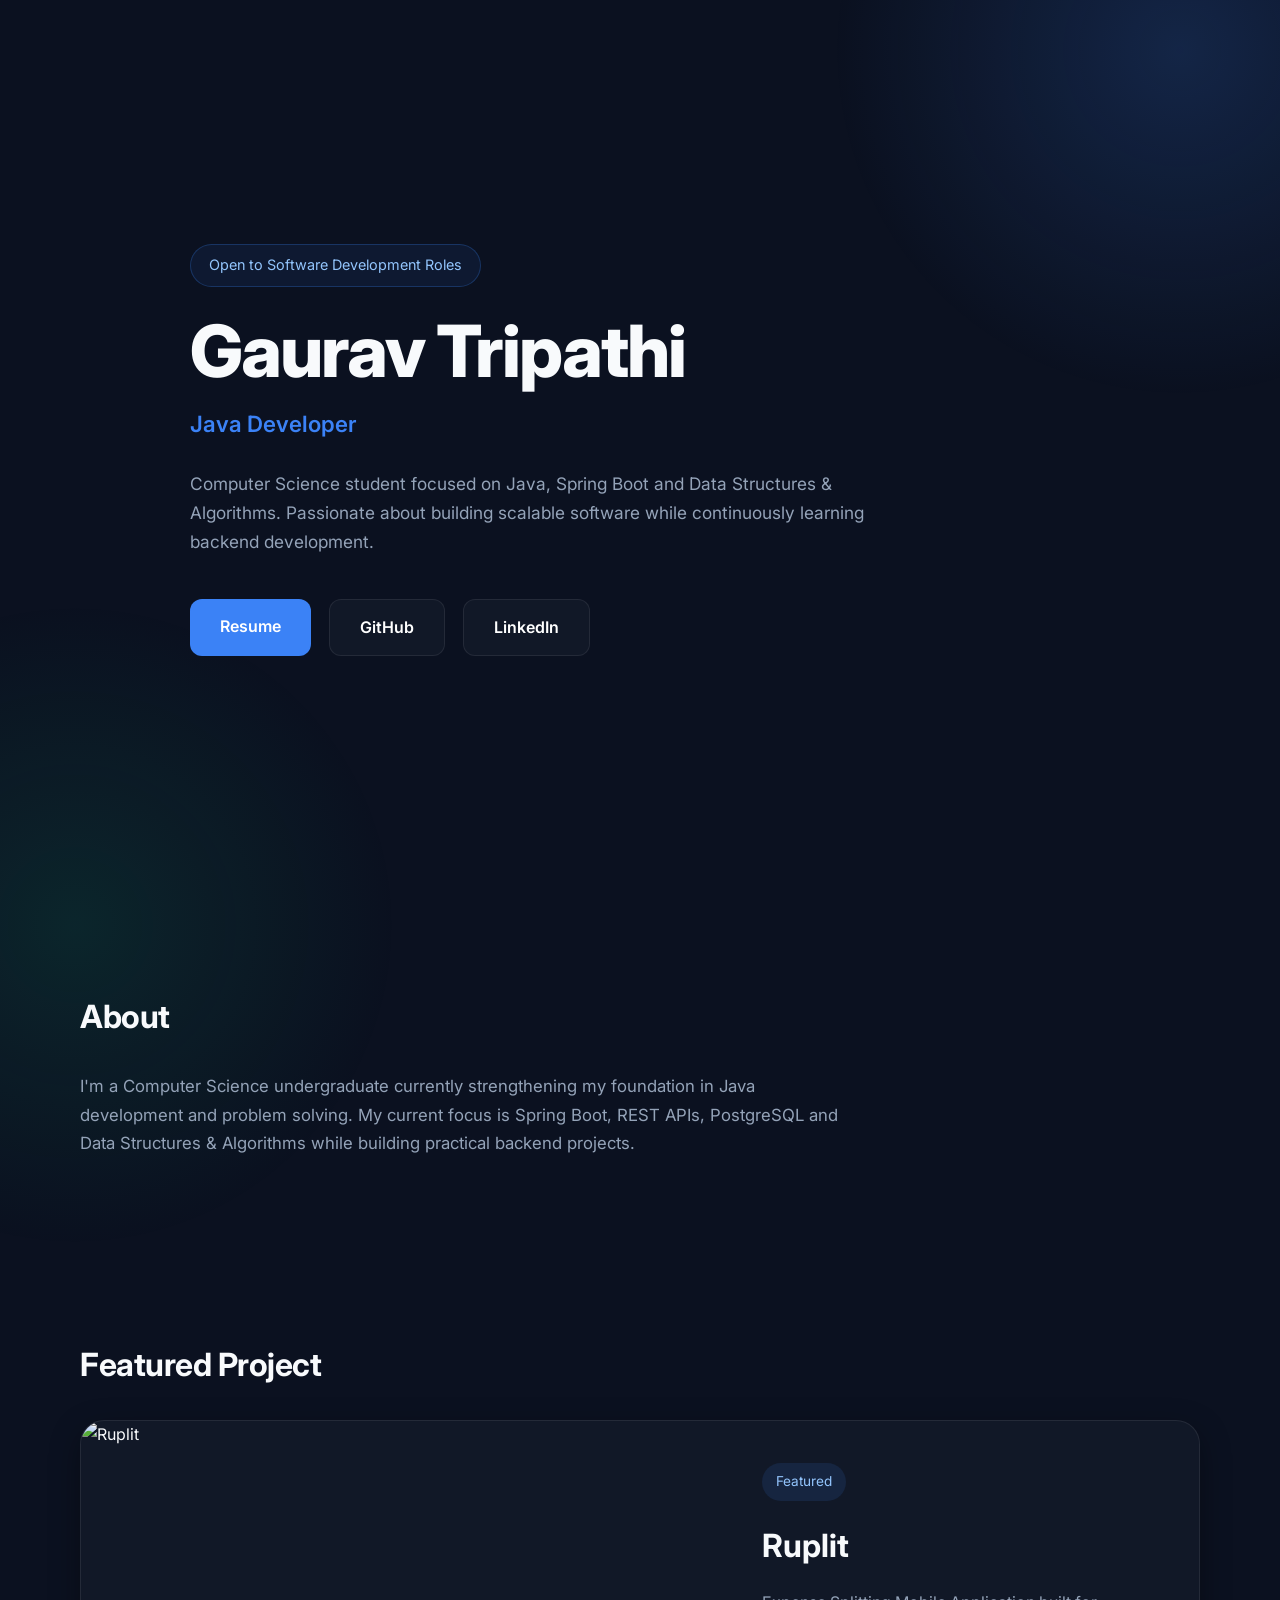
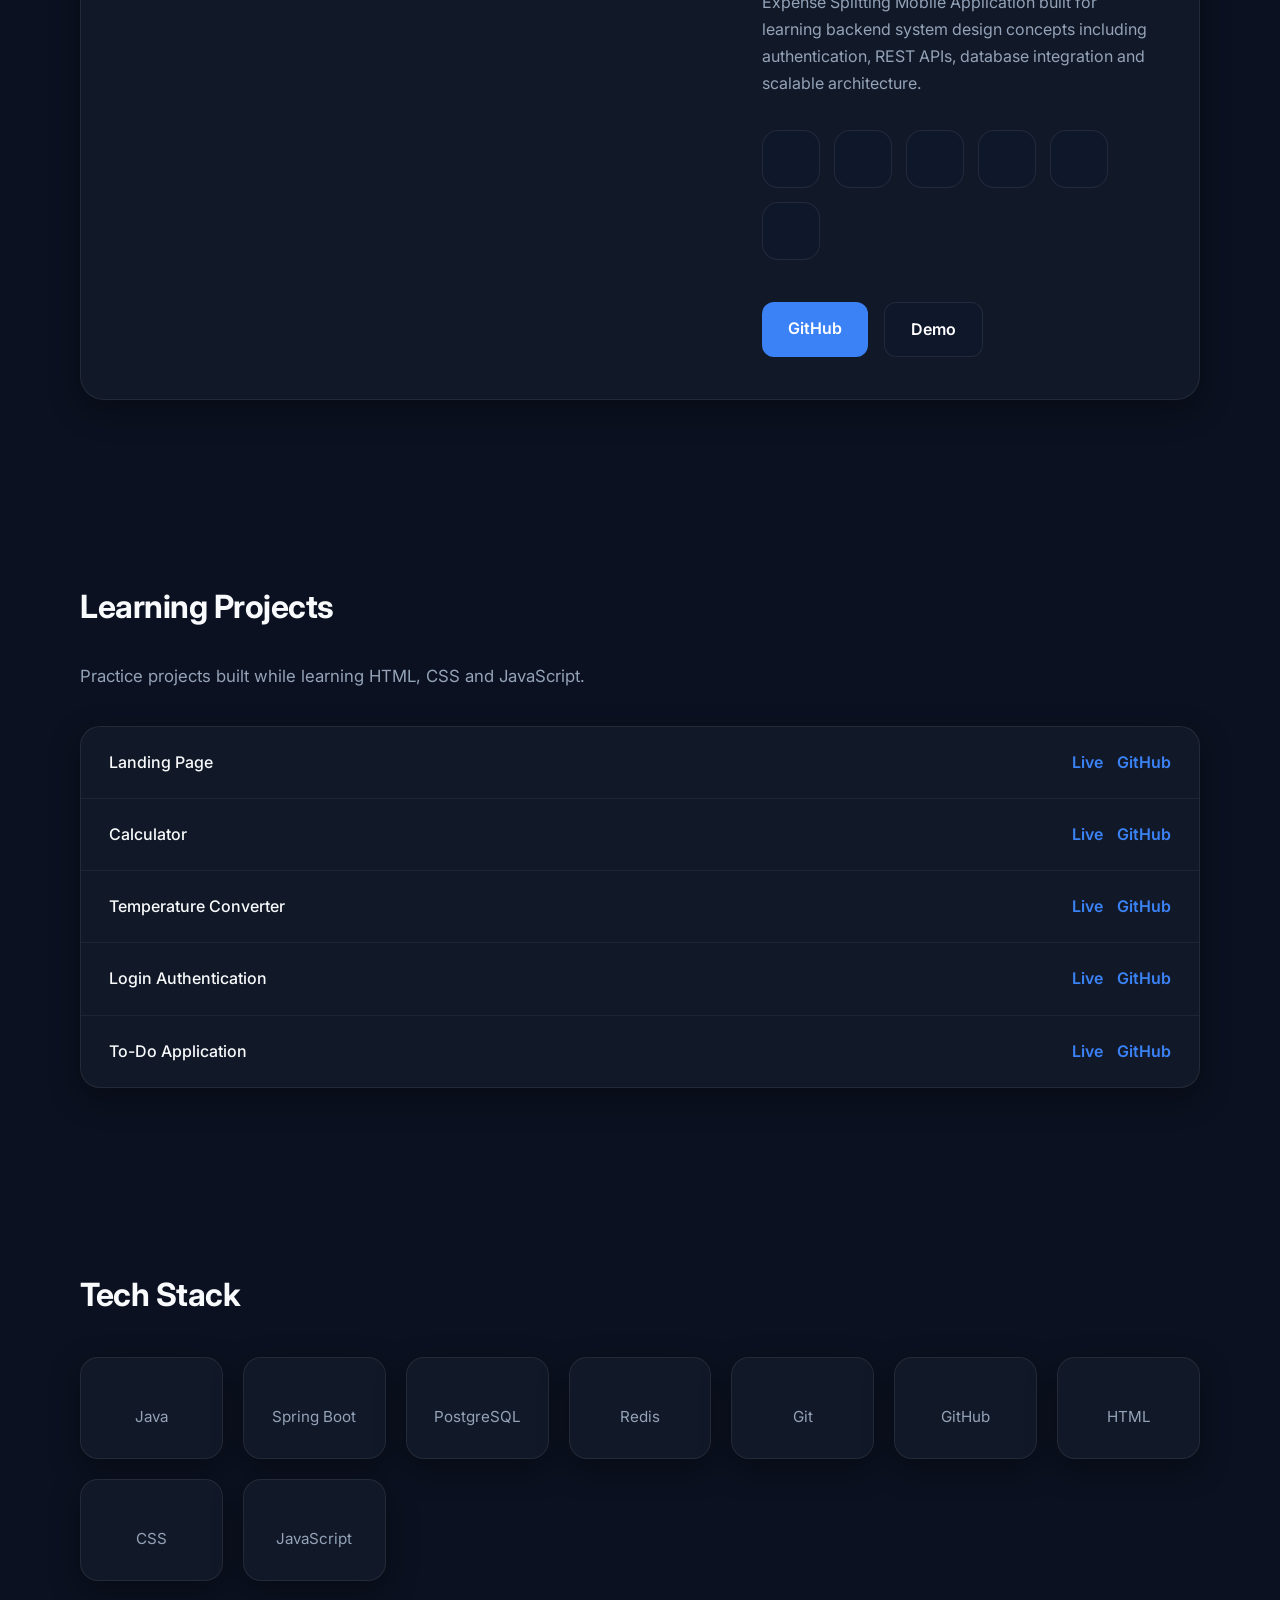
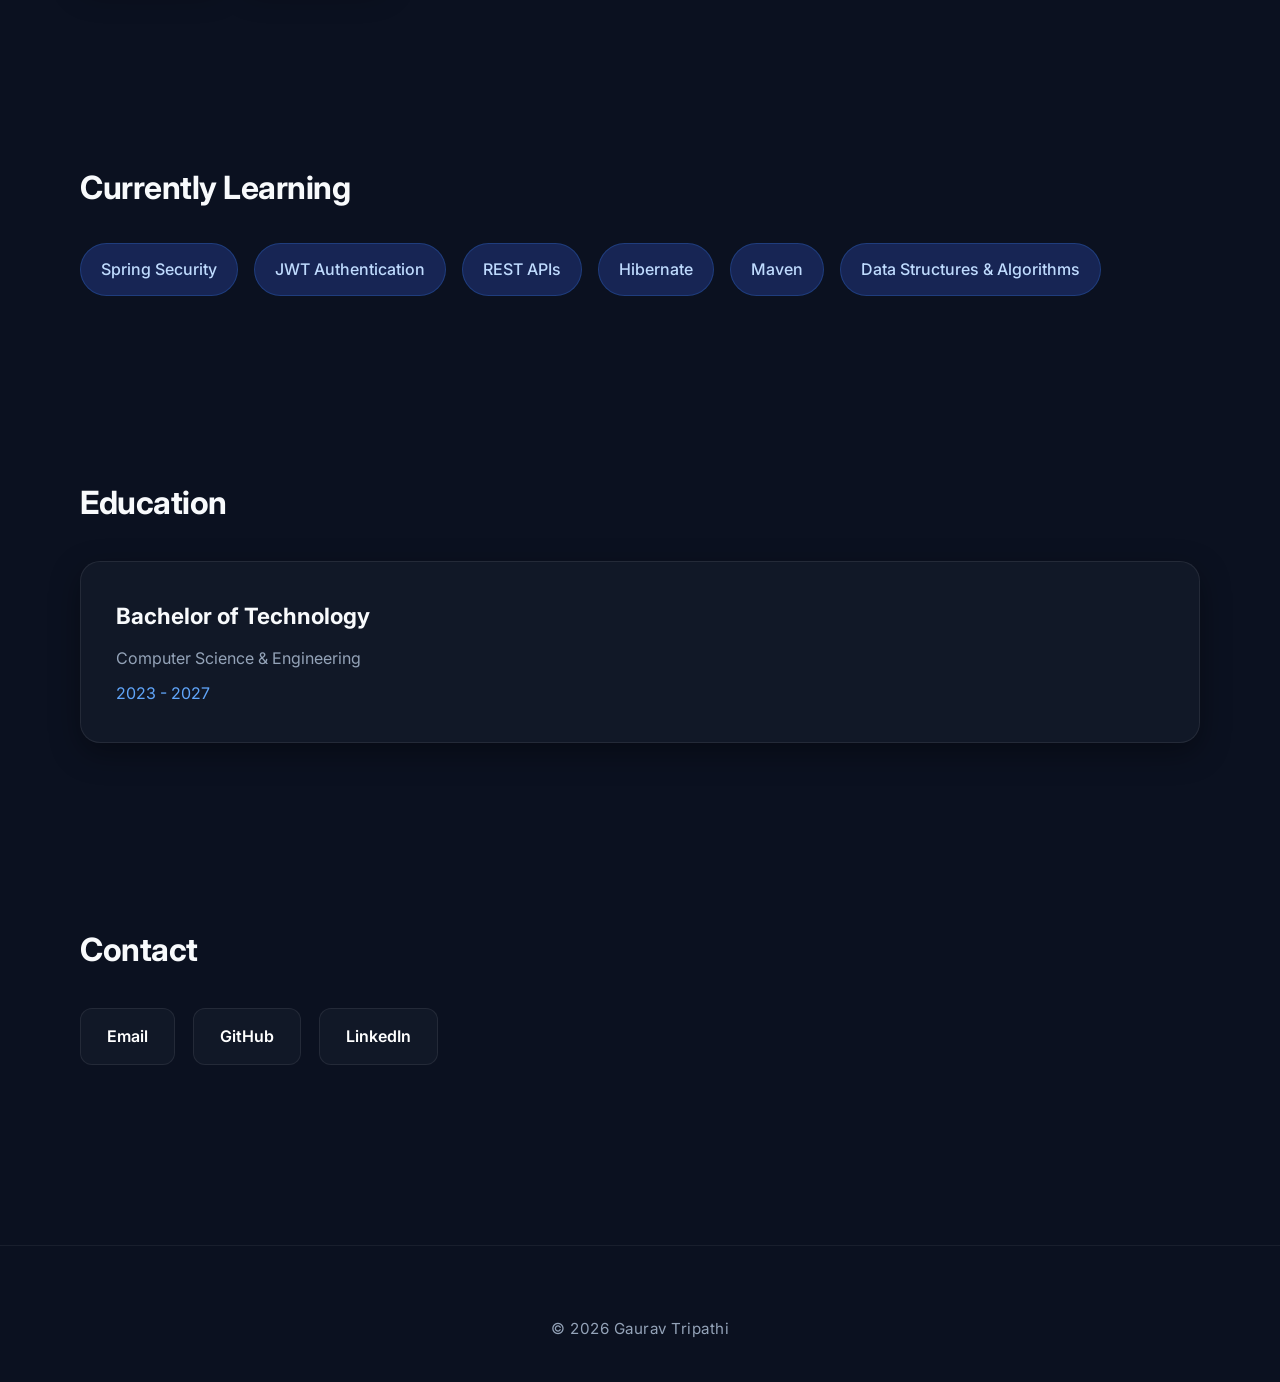
==== commit bc20af90: "changed UI" ====
--- a/Level1_Task2_Portfolio/index.html
+++ b/Level1_Task2_Portfolio/index.html
@@ -2,21 +2,25 @@
 <html lang="en">
 
 <head>
-    <meta charset="UTF-8" />
-    <meta name="viewport" content="width=device-width, initial-scale=1.0" />
-    <title>Gaurav Tripathi</title>
-
-    <!-- Google Font -->
+
+    <meta charset="UTF-8">
+
+    <meta name="viewport" content="width=device-width, initial-scale=1.0">
+
+    <title>Gaurav Tripathi | Portfolio</title>
+
     <link rel="preconnect" href="https://fonts.googleapis.com">
+
     <link rel="preconnect" href="https://fonts.gstatic.com" crossorigin>
-    <link href="https://fonts.googleapis.com/css2?family=Inter:wght@300;400;500;600;700&display=swap"
+
+    <link href="https://fonts.googleapis.com/css2?family=Inter:wght@300;400;500;600;700;800&display=swap"
         rel="stylesheet">
 
-    <!-- Devicon Icons -->
     <link rel="stylesheet"
         href="https://cdn.jsdelivr.net/gh/devicons/devicon@latest/devicon.min.css">
 
     <link rel="stylesheet" href="style.css">
+
 </head>
 
 <body>
@@ -25,330 +29,478 @@
 
     <header class="hero">
 
-        <h1>GAURAV TRIPATHI</h1>
-
-        <p class="subtitle">
-            Java Backend Developer
+        <div class="hero-content">
+
+            <p class="tag">
+                Open to Software Development Roles
+            </p>
+
+            <h1>
+                Gaurav Tripathi
+            </h1>
+
+            <p class="subtitle">
+
+                Java Developer
+
+            </p>
+
+            <p class="hero-description">
+
+                Computer Science student focused on Java, Spring Boot and
+                Data Structures & Algorithms. Passionate about building
+                scalable software while continuously learning backend
+                development.
+
+            </p>
+
+            <div class="hero-buttons">
+
+                <a href="assets/Gaurav_Tripathi_Resume.pdf" target="_blank">
+
+                    Resume
+
+                </a>
+
+                <a href="https://github.com/gaura-v19" target="_blank">
+
+                    GitHub
+
+                </a>
+
+                <a href="YOUR_LINKEDIN_LINK" target="_blank">
+
+                    LinkedIn
+
+                </a>
+
+            </div>
+
+        </div>
+
+    </header>
+
+
+
+    <!-- ================= ABOUT ================= -->
+
+    <section class="container">
+
+        <h2>
+
+            About
+
+        </h2>
+
+        <p class="about-text">
+
+            I'm a Computer Science undergraduate currently strengthening my
+            foundation in Java development and problem solving.
+
+            My current focus is Spring Boot, REST APIs, PostgreSQL and Data
+            Structures & Algorithms while building practical backend projects.
+
         </p>
 
-        <div class="hero-links">
-
-            <a href="#" target="_blank">GitHub</a>
-
-            <a href="#" target="_blank">LinkedIn</a>
-
-            <a href="#" target="_blank">Resume</a>
-
-        </div>
-
-    </header>
-
-
-
-
-
-    <!-- ================= ABOUT ================= -->
-
-    <section class="container">
-
-        <h2>About</h2>
+    </section>
+
+
+
+    <!-- ================= FEATURED PROJECT ================= -->
+
+    <section class="container">
+
+        <h2>
+
+            Featured Project
+
+        </h2>
+
+        <div class="featured-card">
+
+            <img src="assets/screenshots/ruplit.png"
+                alt="Ruplit">
+
+            <div class="featured-content">
+
+                <span class="featured-badge">
+
+                    Featured
+
+                </span>
+
+                <h3>
+
+                    Ruplit
+
+                </h3>
+
+                <p>
+
+                    Expense Splitting Mobile Application built for learning
+                    backend system design concepts including authentication,
+                    REST APIs, database integration and scalable architecture.
+
+                </p>
+
+                <div class="tech-icons">
+
+                    <i class="devicon-java-plain colored"></i>
+
+                    <i class="devicon-spring-original colored"></i>
+
+                    <i class="devicon-postgresql-plain colored"></i>
+
+                    <i class="devicon-redis-plain colored"></i>
+
+                    <i class="devicon-react-original colored"></i>
+
+                    <i class="devicon-git-plain colored"></i>
+
+                </div>
+
+                <div class="project-links">
+
+                    <a href="YOUR_GITHUB_LINK">
+
+                        GitHub
+
+                    </a>
+
+                    <a href="YOUR_DEMO_LINK">
+
+                        Demo
+
+                    </a>
+
+                </div>
+
+            </div>
+
+        </div>
+
+    </section>
+        <!-- ================= LEARNING PROJECTS ================= -->
+
+    <section class="container">
+
+        <h2>
+
+            Learning Projects
+
+        </h2>
 
         <p class="about-text">
-            Passionate about backend development using Java and Spring Boot.
-            Currently focused on Data Structures & Algorithms while building
-            scalable backend applications.
+
+            Practice projects built while learning HTML, CSS and JavaScript.
+
         </p>
 
-    </section>
-
-
-
-
-
-    <!-- ================= FEATURED PROJECT ================= -->
-
-    <section class="container">
-
-        <h2>Featured Project</h2>
-
-        <div class="featured-card">
-
-            <img src="assets/screenshots/ruplit.png"
-                alt="Ruplit Screenshot">
-
-            <div class="featured-content">
-
-                <h3>Ruplit</h3>
-
-                <p>
-                    Expense Splitting Mobile Application
-                </p>
-
-                <div class="tech-icons">
-
-                    <i class="devicon-java-plain"></i>
-
-                    <i class="devicon-spring-original"></i>
-
-                    <i class="devicon-postgresql-plain"></i>
-
-                    <i class="devicon-redis-plain"></i>
-
-                    <i class="devicon-react-original"></i>
-
-                </div>
-
-                <div class="project-links">
-
-                    <a href="#">GitHub</a>
-
-                    <a href="#">Demo</a>
-
-                </div>
-
-            </div>
-
-        </div>
-
-    </section>
-
-
-
-
-
-
-
-    <!-- ================= INTERNSHIP PROJECTS ================= -->
-
-    <section class="container">
-
-        <h2>Internship Projects</h2>
-
-        <div class="projects-grid">
-
-            <!-- Portfolio -->
-
-            <div class="card">
-
-                <img src="assets/screenshots/portfolio.png" alt="">
-
-                <h3>Portfolio</h3>
-
-                <div class="icons">
-
-                    <i class="devicon-html5-plain"></i>
-
-                    <i class="devicon-css3-plain"></i>
-
-                    <i class="devicon-javascript-plain"></i>
-
-                </div>
-
-                <div class="buttons">
-
-                    <a href="#">GitHub</a>
-
-                    <a href="#">Live</a>
-
-                </div>
-
-            </div>
-
-
-
-            <!-- Landing -->
-
-            <div class="card">
-
-                <img src="assets/screenshots/landing-page.png" alt="">
-
-                <h3>Landing Page</h3>
-
-                <div class="icons">
-
-                    <i class="devicon-html5-plain"></i>
-
-                    <i class="devicon-css3-plain"></i>
-
-                    <i class="devicon-javascript-plain"></i>
-
-                </div>
-
-                <div class="buttons">
-
-                    <a href="#">GitHub</a>
-
-                    <a href="#">Live</a>
-
-                </div>
-
-            </div>
-
-
-
-            <!-- Calculator -->
-
-            <div class="card">
-
-                <img src="assets/screenshots/calculator.png" alt="">
-
-                <h3>Calculator</h3>
-
-                <div class="icons">
-
-                    <i class="devicon-html5-plain"></i>
-
-                    <i class="devicon-css3-plain"></i>
-
-                    <i class="devicon-javascript-plain"></i>
-
-                </div>
-
-                <div class="buttons">
-
-                    <a href="#">GitHub</a>
-
-                    <a href="#">Live</a>
-
-                </div>
-
-            </div>
-
-
-
-            <!-- Todo -->
-
-            <div class="card">
-
-                <img src="assets/screenshots/todo.png" alt="">
-
-                <h3>To-Do App</h3>
-
-                <div class="icons">
-
-                    <i class="devicon-html5-plain"></i>
-
-                    <i class="devicon-css3-plain"></i>
-
-                    <i class="devicon-javascript-plain"></i>
-
-                </div>
-
-                <div class="buttons">
-
-                    <a href="#">GitHub</a>
-
-                    <a href="#">Live</a>
-
-                </div>
-
-            </div>
-
-
-
-            <!-- Login -->
-
-            <div class="card">
-
-                <img src="assets/screenshots/login-auth.png" alt="">
-
-                <h3>Login Authentication</h3>
-
-                <div class="icons">
-
-                    <i class="devicon-html5-plain"></i>
-
-                    <i class="devicon-css3-plain"></i>
-
-                    <i class="devicon-javascript-plain"></i>
-
-                </div>
-
-                <div class="buttons">
-
-                    <a href="#">GitHub</a>
-
-                    <a href="#">Live</a>
-
-                </div>
-
-            </div>
-
-
-
-            <!-- Temperature -->
-
-            <div class="card">
-
-                <img src="assets/screenshots/temperature.png" alt="">
-
-                <h3>Temperature Converter</h3>
-
-                <div class="icons">
-
-                    <i class="devicon-html5-plain"></i>
-
-                    <i class="devicon-css3-plain"></i>
-
-                    <i class="devicon-javascript-plain"></i>
-
-                </div>
-
-                <div class="buttons">
-
-                    <a href="#">GitHub</a>
-
-                    <a href="#">Live</a>
-
-                </div>
-
-            </div>
-
-        </div>
-
-    </section>
-
-
-
-
-
-
-    <!-- ================= SKILLS ================= -->
-
-    <section class="container">
-
-        <h2>Tech Stack</h2>
+        <div class="learning-projects">
+
+            <div class="learning-row">
+
+                <span>
+
+                    Landing Page
+
+                </span>
+
+                <div>
+
+                    <a href="../Level1_Task1_LandingPage/" target="_blank">
+
+                        Live
+
+                    </a>
+
+                    <a href="YOUR_GITHUB_LINK" target="_blank">
+
+                        GitHub
+
+                    </a>
+
+                </div>
+
+            </div>
+
+
+
+            <div class="learning-row">
+
+                <span>
+
+                    Calculator
+
+                </span>
+
+                <div>
+
+                    <a href="../Level2_Task1_Calculator/" target="_blank">
+
+                        Live
+
+                    </a>
+
+                    <a href="YOUR_GITHUB_LINK" target="_blank">
+
+                        GitHub
+
+                    </a>
+
+                </div>
+
+            </div>
+
+
+
+            <div class="learning-row">
+
+                <span>
+
+                    Temperature Converter
+
+                </span>
+
+                <div>
+
+                    <a href="../Level1_Task3_TemperatureConverter/" target="_blank">
+
+                        Live
+
+                    </a>
+
+                    <a href="YOUR_GITHUB_LINK" target="_blank">
+
+                        GitHub
+
+                    </a>
+
+                </div>
+
+            </div>
+
+
+
+            <div class="learning-row">
+
+                <span>
+
+                    Login Authentication
+
+                </span>
+
+                <div>
+
+                    <a href="../Level2_Task4_LoginAuth/" target="_blank">
+
+                        Live
+
+                    </a>
+
+                    <a href="YOUR_GITHUB_LINK" target="_blank">
+
+                        GitHub
+
+                    </a>
+
+                </div>
+
+            </div>
+
+
+
+            <div class="learning-row">
+
+                <span>
+
+                    To-Do Application
+
+                </span>
+
+                <div>
+
+                    <a href="../Level2_Task3_ToDoApp/" target="_blank">
+
+                        Live
+
+                    </a>
+
+                    <a href="YOUR_GITHUB_LINK" target="_blank">
+
+                        GitHub
+
+                    </a>
+
+                </div>
+
+            </div>
+
+        </div>
+
+    </section>
+
+
+
+
+
+    <!-- ================= TECH STACK ================= -->
+
+    <section class="container">
+
+        <h2>
+
+            Tech Stack
+
+        </h2>
 
         <div class="skills-grid">
 
-            <i class="devicon-java-plain"></i>
-
-            <i class="devicon-spring-original"></i>
-
-            <i class="devicon-postgresql-plain"></i>
-
-            <i class="devicon-redis-plain"></i>
-
-            <i class="devicon-react-original"></i>
-
-            <i class="devicon-git-plain"></i>
-
-            <i class="devicon-github-original"></i>
-
-            <i class="devicon-intellij-plain"></i>
-
-            <i class="devicon-vscode-plain"></i>
-
-            <i class="devicon-html5-plain"></i>
-
-            <i class="devicon-css3-plain"></i>
-
-            <i class="devicon-javascript-plain"></i>
-
-        </div>
-
-    </section>
-
+            <div class="skill">
+
+                <i class="devicon-java-plain colored"></i>
+
+                <span>Java</span>
+
+            </div>
+
+            <div class="skill">
+
+                <i class="devicon-spring-original colored"></i>
+
+                <span>Spring Boot</span>
+
+            </div>
+
+            <div class="skill">
+
+                <i class="devicon-postgresql-plain colored"></i>
+
+                <span>PostgreSQL</span>
+
+            </div>
+
+            <div class="skill">
+
+                <i class="devicon-redis-plain colored"></i>
+
+                <span>Redis</span>
+
+            </div>
+
+            <div class="skill">
+
+                <i class="devicon-git-plain colored"></i>
+
+                <span>Git</span>
+
+            </div>
+
+            <div class="skill">
+
+                <i class="devicon-github-original"></i>
+
+                <span>GitHub</span>
+
+            </div>
+
+            <div class="skill">
+
+                <i class="devicon-html5-plain colored"></i>
+
+                <span>HTML</span>
+
+            </div>
+
+            <div class="skill">
+
+                <i class="devicon-css3-plain colored"></i>
+
+                <span>CSS</span>
+
+            </div>
+
+            <div class="skill">
+
+                <i class="devicon-javascript-plain colored"></i>
+
+                <span>JavaScript</span>
+
+            </div>
+
+        </div>
+
+    </section>
+
+
+
+
+
+    <!-- ================= CURRENTLY LEARNING ================= -->
+
+    <section class="container">
+
+        <h2>
+
+            Currently Learning
+
+        </h2>
+
+        <div class="learning-tags">
+
+            <span>Spring Security</span>
+
+            <span>JWT Authentication</span>
+
+            <span>REST APIs</span>
+
+            <span>Hibernate</span>
+
+            <span>Maven</span>
+
+            <span>Data Structures & Algorithms</span>
+
+        </div>
+
+    </section>
+
+
+
+
+
+    <!-- ================= EDUCATION ================= -->
+
+    <section class="container">
+
+        <h2>
+
+            Education
+
+        </h2>
+
+        <div class="education-card">
+
+            <h3>
+
+                Bachelor of Technology
+
+            </h3>
+
+            <p>
+
+                Computer Science & Engineering
+
+            </p>
+
+            <span>
+
+                2023 - 2027
+
+            </span>
+
+        </div>
+
+    </section>
 
 
 
@@ -356,12 +508,46 @@
 
     <!-- ================= CONTACT ================= -->
 
+    <section class="container">
+
+        <h2>
+
+            Contact
+
+        </h2>
+
+        <div class="contact-grid">
+
+            <a href="mailto:YOUR_EMAIL">
+
+                Email
+
+            </a>
+
+            <a href="https://github.com/gaura-v19" target="_blank">
+
+                GitHub
+
+            </a>
+
+            <a href="YOUR_LINKEDIN_LINK" target="_blank">
+
+                LinkedIn
+
+            </a>
+
+        </div>
+
+    </section>
+
+
+
+
+
+    <!-- ================= FOOTER ================= -->
+
     <footer>
-
-        <p>gauravtripathi19a4@gmail.com</p>
-
-        <p>Satna, Madhya Pradesh</p>
-
+        <p></p>
     </footer>
 
     <script src="script.js"></script>
--- a/Level1_Task2_Portfolio/style.css
+++ b/Level1_Task2_Portfolio/style.css
@@ -1,6 +1,13 @@
-/* ==========================
-   RESET
-========================== */
+/* ==========================================
+                GOOGLE FONT
+========================================== */
+
+@import url('https://fonts.googleapis.com/css2?family=Inter:wght@300;400;500;600;700;800&display=swap');
+
+
+/* ==========================================
+                RESET
+========================================== */
 
 *{
     margin:0;
@@ -9,47 +16,61 @@
 }
 
 html{
+
     scroll-behavior:smooth;
+
 }
 
 body{
 
-    background:#090909;
-
-    color:#ffffff;
-
     font-family:'Inter',sans-serif;
 
-    line-height:1.6;
-}
-
-
-/* ==========================
-   VARIABLES
-========================== */
+    background:#0B1120;
+
+    color:#F8FAFC;
+
+    line-height:1.7;
+
+    -webkit-font-smoothing:antialiased;
+
+}
+
+
+
+/* ==========================================
+                VARIABLES
+========================================== */
 
 :root{
 
-    --bg:#090909;
-
-    --card:#121212;
-
-    --border:#242424;
-
-    --text:#ffffff;
-
-    --secondary:#9d9d9d;
-
-    --hover:#1a1a1a;
+    --bg:#0B1120;
+
+    --surface:#111827;
+
+    --surface-light:#1E293B;
+
+    --border:rgba(255,255,255,.08);
+
+    --text:#F8FAFC;
+
+    --secondary:#94A3B8;
+
+    --primary:#3B82F6;
+
+    --primary-hover:#60A5FA;
 
     --radius:18px;
 
-}
-
-
-/* ==========================
-   SCROLLBAR
-========================== */
+    --shadow:
+        0 10px 30px rgba(0,0,0,.35);
+
+}
+
+
+
+/* ==========================================
+                SCROLLBAR
+========================================== */
 
 ::-webkit-scrollbar{
 
@@ -59,33 +80,33 @@
 
 ::-webkit-scrollbar-track{
 
-    background:#090909;
+    background:#0B1120;
 
 }
 
 ::-webkit-scrollbar-thumb{
 
-    background:#2f2f2f;
-
-    border-radius:50px;
+    background:#334155;
+
+    border-radius:20px;
 
 }
 
 ::-webkit-scrollbar-thumb:hover{
 
-    background:#555;
-
-}
-
-
-
-/* ==========================
-   CONTAINER
-========================== */
+    background:#475569;
+
+}
+
+
+
+/* ==========================================
+                CONTAINER
+========================================== */
 
 .container{
 
-    width:min(1120px,90%);
+    width:min(1120px,92%);
 
     margin:auto;
 
@@ -95,471 +116,830 @@
 
 
 
-/* ==========================
-   HERO
-========================== */
+/* ==========================================
+                SECTION TITLE
+========================================== */
+
+h2{
+
+    font-size:2rem;
+
+    font-weight:700;
+
+    margin-bottom:28px;
+
+    letter-spacing:-.5px;
+
+}
+
+.about-text{
+
+    color:var(--secondary);
+
+    max-width:760px;
+
+    font-size:1.05rem;
+
+}
+
+
+
+/* ==========================================
+                HERO
+========================================== */
 
 .hero{
 
-    height:100vh;
+    min-height:100vh;
 
     display:flex;
 
+    align-items:center;
+
+    justify-content:center;
+
+    padding:0 30px;
+
+}
+
+.hero-content{
+
+    width:100%;
+
+    max-width:900px;
+
+}
+
+.tag{
+
+    display:inline-block;
+
+    padding:8px 18px;
+
+    border:1px solid rgba(59,130,246,.25);
+
+    background:rgba(59,130,246,.08);
+
+    color:#93C5FD;
+
+    border-radius:999px;
+
+    font-size:.9rem;
+
+    margin-bottom:28px;
+
+}
+
+.hero h1{
+
+    font-size:4.5rem;
+
+    line-height:1;
+
+    font-weight:800;
+
+    letter-spacing:-2px;
+
+}
+
+.subtitle{
+
+    margin-top:18px;
+
+    color:var(--primary);
+
+    font-size:1.4rem;
+
+    font-weight:600;
+
+}
+
+.hero-description{
+
+    margin-top:26px;
+
+    color:var(--secondary);
+
+    max-width:700px;
+
+    font-size:1.08rem;
+
+}
+
+
+
+/* ==========================================
+                HERO BUTTONS
+========================================== */
+
+.hero-buttons{
+
+    display:flex;
+
+    gap:18px;
+
+    flex-wrap:wrap;
+
+    margin-top:42px;
+
+}
+
+.hero-buttons a{
+
+    text-decoration:none;
+
+    color:white;
+
+    padding:14px 30px;
+
+    border-radius:12px;
+
+    transition:.3s;
+
+    font-weight:600;
+
+}
+
+.hero-buttons a:first-child{
+
+    background:var(--primary);
+
+}
+
+.hero-buttons a:first-child:hover{
+
+    background:var(--primary-hover);
+
+    transform:translateY(-3px);
+
+}
+
+.hero-buttons a:not(:first-child){
+
+    border:1px solid var(--border);
+
+    background:var(--surface);
+
+}
+
+.hero-buttons a:not(:first-child):hover{
+
+    border-color:var(--primary);
+
+    transform:translateY(-3px);
+
+}
+
+
+
+/* ==========================================
+                FEATURED PROJECT
+========================================== */
+
+.featured-card{
+
+    display:grid;
+
+    grid-template-columns:1.25fr 1fr;
+
+    gap:40px;
+
+    background:var(--surface);
+
+    border:1px solid var(--border);
+
+    border-radius:24px;
+
+    overflow:hidden;
+
+    transition:.35s;
+
+    box-shadow:var(--shadow);
+
+}
+
+.featured-card:hover{
+
+    transform:translateY(-8px);
+
+    border-color:rgba(59,130,246,.35);
+
+}
+
+.featured-card img{
+
+    width:100%;
+
+    height:100%;
+
+    object-fit:cover;
+
+    transition:.5s;
+
+}
+
+.featured-card:hover img{
+
+    transform:scale(1.03);
+
+}
+
+.featured-content{
+
+    padding:42px;
+
+    display:flex;
+
     flex-direction:column;
 
     justify-content:center;
 
+}
+
+.featured-badge{
+
+    width:max-content;
+
+    padding:7px 14px;
+
+    background:rgba(59,130,246,.12);
+
+    color:#93C5FD;
+
+    border-radius:999px;
+
+    font-size:.85rem;
+
+    margin-bottom:18px;
+
+}
+
+.featured-content h3{
+
+    font-size:2rem;
+
+    margin-bottom:16px;
+
+}
+
+.featured-content p{
+
+    color:var(--secondary);
+
+}
+/* ==========================================
+            FEATURED TECH STACK
+========================================== */
+
+.tech-icons{
+
+    display:flex;
+
+    flex-wrap:wrap;
+
+    gap:14px;
+
+    margin:32px 0;
+
+}
+
+.tech-icons i{
+
+    width:58px;
+
+    height:58px;
+
+    display:flex;
+
+    justify-content:center;
+
     align-items:center;
 
+    background:#0F172A;
+
+    border:1px solid var(--border);
+
+    border-radius:16px;
+
+    font-size:1.8rem;
+
+    transition:.3s;
+
+}
+
+.tech-icons i:hover{
+
+    transform:translateY(-6px);
+
+    border-color:var(--primary);
+
+    background:#172554;
+
+}
+
+
+
+/* ==========================================
+            PROJECT BUTTONS
+========================================== */
+
+.project-links{
+
+    display:flex;
+
+    gap:16px;
+
+    margin-top:10px;
+
+}
+
+.project-links a{
+
+    text-decoration:none;
+
+    color:white;
+
+    padding:13px 26px;
+
+    border-radius:12px;
+
+    transition:.3s;
+
+    font-weight:600;
+
+}
+
+.project-links a:first-child{
+
+    background:var(--primary);
+
+}
+
+.project-links a:first-child:hover{
+
+    background:var(--primary-hover);
+
+    transform:translateY(-3px);
+
+}
+
+.project-links a:last-child{
+
+    background:#0F172A;
+
+    border:1px solid var(--border);
+
+}
+
+.project-links a:last-child:hover{
+
+    border-color:var(--primary);
+
+    transform:translateY(-3px);
+
+}
+
+
+
+/* ==========================================
+            LEARNING PROJECTS
+========================================== */
+
+.learning-projects{
+
+    margin-top:35px;
+
+    background:var(--surface);
+
+    border:1px solid var(--border);
+
+    border-radius:20px;
+
+    overflow:hidden;
+
+    box-shadow:var(--shadow);
+
+}
+
+.learning-row{
+
+    display:flex;
+
+    justify-content:space-between;
+
+    align-items:center;
+
+    padding:22px 28px;
+
+    border-bottom:1px solid rgba(255,255,255,.05);
+
+    transition:.25s;
+
+}
+
+.learning-row:last-child{
+
+    border:none;
+
+}
+
+.learning-row:hover{
+
+    background:#172033;
+
+}
+
+.learning-row span{
+
+    font-size:1rem;
+
+    font-weight:500;
+
+}
+
+.learning-row div{
+
+    display:flex;
+
+    gap:14px;
+
+}
+
+.learning-row a{
+
+    text-decoration:none;
+
+    color:var(--primary);
+
+    font-weight:600;
+
+    transition:.25s;
+
+}
+
+.learning-row a:hover{
+
+    color:#93C5FD;
+
+}
+
+
+
+/* ==========================================
+                SKILLS
+========================================== */
+
+.skills-grid{
+
+    display:grid;
+
+    grid-template-columns:repeat(auto-fit,minmax(140px,1fr));
+
+    gap:20px;
+
+    margin-top:35px;
+
+}
+
+.skill{
+
+    background:var(--surface);
+
+    border:1px solid var(--border);
+
+    border-radius:18px;
+
+    padding:28px 20px;
+
+    display:flex;
+
+    flex-direction:column;
+
+    justify-content:center;
+
+    align-items:center;
+
+    transition:.3s;
+
+    box-shadow:var(--shadow);
+
+}
+
+.skill:hover{
+
+    transform:translateY(-8px);
+
+    border-color:var(--primary);
+
+}
+
+.skill i{
+
+    font-size:3rem;
+
+    margin-bottom:18px;
+
+}
+
+.skill span{
+
+    color:var(--secondary);
+
+    font-size:.95rem;
+
+}
+
+
+
+/* ==========================================
+        CURRENTLY LEARNING
+========================================== */
+
+.learning-tags{
+
+    display:flex;
+
+    flex-wrap:wrap;
+
+    gap:16px;
+
+    margin-top:28px;
+
+}
+
+.learning-tags span{
+
+    padding:12px 20px;
+
+    background:#172554;
+
+    color:#BFDBFE;
+
+    border-radius:999px;
+
+    border:1px solid rgba(59,130,246,.25);
+
+    transition:.3s;
+
+    font-weight:500;
+
+}
+
+.learning-tags span:hover{
+
+    background:#1D4ED8;
+
+    transform:translateY(-3px);
+
+}
+
+
+
+/* ==========================================
+                CONTACT
+========================================== */
+
+.contact-grid{
+
+    display:flex;
+
+    gap:18px;
+
+    flex-wrap:wrap;
+
+    margin-top:30px;
+
+}
+
+.contact-grid a{
+
+    text-decoration:none;
+
+    color:white;
+
+    padding:14px 26px;
+
+    background:var(--surface);
+
+    border:1px solid var(--border);
+
+    border-radius:12px;
+
+    transition:.3s;
+
+    font-weight:600;
+
+}
+
+.contact-grid a:hover{
+
+    border-color:var(--primary);
+
+    background:#172554;
+
+    transform:translateY(-3px);
+
+}/* ==========================================
+                EDUCATION
+========================================== */
+
+.education-card{
+
+    margin-top:30px;
+
+    background:var(--surface);
+
+    border:1px solid var(--border);
+
+    border-radius:20px;
+
+    padding:35px;
+
+    box-shadow:var(--shadow);
+
+    transition:.3s;
+
+}
+
+.education-card:hover{
+
+    border-color:var(--primary);
+
+    transform:translateY(-5px);
+
+}
+
+.education-card h3{
+
+    font-size:1.4rem;
+
+    margin-bottom:10px;
+
+}
+
+.education-card p{
+
+    color:var(--secondary);
+
+    margin-bottom:8px;
+
+}
+
+.education-card span{
+
+    color:#60A5FA;
+
+}
+
+
+
+/* ==========================================
+                FOOTER
+========================================== */
+
+footer{
+
+    padding:70px 0 40px;
+
     text-align:center;
 
-}
-
-.hero h1{
-
-    font-size:4rem;
-
-    font-weight:700;
-
-    letter-spacing:2px;
-
-}
-
-.subtitle{
-
     color:var(--secondary);
 
-    margin-top:18px;
-
-    font-size:1.2rem;
-
-}
-
-.hero-links{
-
-    display:flex;
-
-    gap:18px;
-
-    margin-top:40px;
-
-    flex-wrap:wrap;
-
-}
-
-.hero-links a{
-
-    text-decoration:none;
+    border-top:1px solid rgba(255,255,255,.06);
+
+    margin-top:90px;
+
+}
+
+footer p{
+
+    font-size:.95rem;
+
+    letter-spacing:.5px;
+
+}
+
+
+
+/* ==========================================
+                SCROLL REVEAL
+========================================== */
+
+.fade{
+
+    opacity:0;
+
+    transform:translateY(50px);
+
+    transition:
+        opacity .8s ease,
+        transform .8s ease;
+
+}
+
+.fade.show{
+
+    opacity:1;
+
+    transform:translateY(0);
+
+}
+
+
+
+/* ==========================================
+                SELECTION
+========================================== */
+
+::selection{
+
+    background:#2563EB;
 
     color:white;
 
-    border:1px solid var(--border);
-
-    padding:12px 28px;
-
-    border-radius:999px;
-
-    transition:.3s;
-
-}
-
-.hero-links a:hover{
-
-    background:white;
-
-    color:black;
-
-}
-
-
-
-/* ==========================
-   HEADINGS
-========================== */
-
-h2{
-
-    font-size:2rem;
-
-    margin-bottom:45px;
-
-}
-
-.about-text{
-
-    color:var(--secondary);
-
-    max-width:720px;
-
-    font-size:1.05rem;
-
-}
-
-
-
-/* ==========================
-   FEATURED PROJECT
-========================== */
-
-.featured-card{
-
-    display:grid;
-
-    grid-template-columns:1.2fr 1fr;
-
-    gap:40px;
-
-    background:var(--card);
-
-    border:1px solid var(--border);
-
-    border-radius:var(--radius);
-
-    overflow:hidden;
-
-    transition:.35s;
-
-}
-
-.featured-card:hover{
-
-    transform:translateY(-6px);
-
-    border-color:#444;
-
-}
-
-.featured-card img{
-
-    width:100%;
-
-    height:100%;
-
-    object-fit:cover;
-
-}
-
-.featured-content{
-
-    padding:40px;
-
-    display:flex;
-
-    flex-direction:column;
-
-    justify-content:center;
-
-}
-
-.featured-content h3{
-
-    font-size:2rem;
-
-    margin-bottom:12px;
-
-}
-
-.featured-content p{
-
-    color:var(--secondary);
-
-}
-
-
-
-/* ==========================
-   TECH ICONS
-========================== */
-
-.tech-icons{
-
-    display:flex;
-
-    gap:20px;
-
-    margin:28px 0;
-
-    font-size:2rem;
-
-}
-
-.tech-icons i{
-
-    transition:.25s;
-
-}
-
-.tech-icons i:hover{
-
-    transform:scale(1.15);
-
-}
-
-
-
-/* ==========================
-   BUTTONS
-========================== */
-
-.project-links{
-
-    display:flex;
-
-    gap:16px;
-
-}
-
-.project-links a{
-
-    text-decoration:none;
-
-    color:white;
-
-    border:1px solid var(--border);
-
-    padding:12px 22px;
-
-    border-radius:10px;
-
-    transition:.3s;
-
-}
-
-.project-links a:hover{
-
-    background:white;
-
-    color:black;
-
-}
-
-/* ==========================
-   INTERNSHIP PROJECTS
-========================== */
-
-.projects-grid{
-
-    display:grid;
-
-    grid-template-columns:repeat(auto-fit,minmax(320px,1fr));
-
-    gap:28px;
-
-}
-
-.card{
-
-    background:var(--card);
-
-    border:1px solid var(--border);
-
-    border-radius:var(--radius);
-
-    overflow:hidden;
-
-    transition:all .35s ease;
-
-}
-
-.card:hover{
-
-    transform:translateY(-8px);
-
-    border-color:#3b3b3b;
-
-}
-
-.card img{
-
-    width:100%;
-
-    height:210px;
-
-    object-fit:cover;
-
-    transition:transform .45s ease;
-
-}
-
-.card:hover img{
-
-    transform:scale(1.04);
-
-}
-
-.card h3{
-
-    font-size:1.2rem;
-
-    margin:20px 20px 12px;
-
-}
-
-.icons{
-
-    display:flex;
-
-    gap:18px;
-
-    margin:0 20px 22px;
-
-    font-size:1.7rem;
-
-}
-
-.icons i{
-
-    transition:.3s;
-
-}
-
-.icons i:hover{
-
-    transform:scale(1.15);
-
-}
-
-.buttons{
-
-    display:flex;
-
-    gap:12px;
-
-    padding:0 20px 24px;
-
-}
-
-.buttons a{
-
-    flex:1;
-
-    text-align:center;
-
-    text-decoration:none;
-
-    color:white;
-
-    border:1px solid var(--border);
-
-    padding:11px;
-
-    border-radius:10px;
-
-    transition:.3s;
-
-}
-
-.buttons a:hover{
-
-    background:white;
-
-    color:black;
-
-}
-
-
-
-/* ==========================
-   TECH STACK
-========================== */
-
-.skills-grid{
-
-    display:grid;
-
-    grid-template-columns:repeat(auto-fit,minmax(90px,1fr));
-
-    gap:22px;
-
-}
-
-.skills-grid i{
-
-    font-size:3rem;
-
-    background:var(--card);
-
-    border:1px solid var(--border);
-
-    border-radius:16px;
-
-    padding:25px;
-
-    display:flex;
-
-    justify-content:center;
-
-    align-items:center;
-
-    transition:.3s;
-
-}
-
-.skills-grid i:hover{
-
-    transform:translateY(-6px);
-
-    border-color:#444;
-
-}
-
-
-
-/* ==========================
-   FOOTER
-========================== */
-
-footer{
-
-    margin-top:80px;
-
-    border-top:1px solid var(--border);
-
-    padding:40px 0;
-
-    text-align:center;
-
-}
-
-footer p{
-
-    color:var(--secondary);
-
-    margin:8px 0;
-
-}
-
-
-
-/* ==========================
-   FADE ANIMATION
-========================== */
-
-.fade{
-
-    opacity:0;
-
-    transform:translateY(40px);
-
-    transition:1s;
-
-}
-
-.fade.show{
-
-    opacity:1;
-
-    transform:translateY(0);
-
-}
-
-
-
-/* ==========================
-   RESPONSIVE
-========================== */
-
-@media(max-width:900px){
+}
+
+
+
+/* ==========================================
+                BACKGROUND GLOW
+========================================== */
+
+body::before{
+
+    content:"";
+
+    position:fixed;
+
+    top:-300px;
+
+    right:-250px;
+
+    width:700px;
+
+    height:700px;
+
+    background:radial-gradient(circle,
+        rgba(59,130,246,.18),
+        transparent 70%);
+
+    pointer-events:none;
+
+    z-index:-1;
+
+}
+
+body::after{
+
+    content:"";
+
+    position:fixed;
+
+    bottom:-350px;
+
+    left:-250px;
+
+    width:650px;
+
+    height:650px;
+
+    background:radial-gradient(circle,
+        rgba(16,185,129,.12),
+        transparent 70%);
+
+    pointer-events:none;
+
+    z-index:-1;
+
+}
+
+
+
+/* ==========================================
+                IMAGE
+========================================== */
+
+img{
+
+    user-select:none;
+
+    -webkit-user-drag:none;
+
+}
+
+
+
+/* ==========================================
+                RESPONSIVE
+========================================== */
+
+@media(max-width:980px){
+
+    .hero h1{
+
+        font-size:3.4rem;
+
+    }
 
     .featured-card{
 
@@ -567,35 +947,115 @@
 
     }
 
-    .featured-content{
-
-        padding:30px;
+    .featured-card img{
+
+        height:340px;
+
+    }
+
+}
+
+
+
+@media(max-width:768px){
+
+    .container{
+
+        width:92%;
+
+        padding:70px 0;
+
+    }
+
+    .hero{
+
+        min-height:auto;
+
+        padding:100px 20px 80px;
 
     }
 
     .hero h1{
 
-        font-size:2.8rem;
-
-    }
-
-}
-
-@media(max-width:600px){
-
-    .container{
-
-        width:92%;
-
-        padding:70px 0;
-
-    }
-
-    .hero{
-
-        padding:0 20px;
-
-    }
+        font-size:2.7rem;
+
+    }
+
+    .subtitle{
+
+        font-size:1.15rem;
+
+    }
+
+    .hero-description{
+
+        font-size:1rem;
+
+    }
+
+    .hero-buttons{
+
+        flex-direction:column;
+
+    }
+
+    .hero-buttons a{
+
+        width:100%;
+
+        text-align:center;
+
+    }
+
+    .project-links{
+
+        flex-direction:column;
+
+    }
+
+    .project-links a{
+
+        text-align:center;
+
+    }
+
+    .learning-row{
+
+        flex-direction:column;
+
+        align-items:flex-start;
+
+        gap:16px;
+
+    }
+
+    .learning-row div{
+
+        width:100%;
+
+        justify-content:flex-start;
+
+    }
+
+    .contact-grid{
+
+        flex-direction:column;
+
+    }
+
+    .contact-grid a{
+
+        width:100%;
+
+        text-align:center;
+
+    }
+
+}
+
+
+
+@media(max-width:500px){
 
     .hero h1{
 
@@ -603,41 +1063,41 @@
 
     }
 
-    .subtitle{
-
-        font-size:1rem;
-
-    }
-
-    .hero-links{
-
-        flex-direction:column;
-
-        width:100%;
-
-    }
-
-    .hero-links a{
-
-        width:100%;
-
-    }
-
-    .project-links{
-
-        flex-direction:column;
-
-    }
-
-    .buttons{
-
-        flex-direction:column;
+    h2{
+
+        font-size:1.6rem;
 
     }
 
     .skills-grid{
 
-        grid-template-columns:repeat(3,1fr);
+        grid-template-columns:repeat(2,1fr);
+
+    }
+
+    .skill{
+
+        padding:24px 16px;
+
+    }
+
+    .skill i{
+
+        font-size:2.4rem;
+
+    }
+
+    .learning-tags{
+
+        gap:10px;
+
+    }
+
+    .learning-tags span{
+
+        font-size:.85rem;
+
+        padding:10px 15px;
 
     }
 
